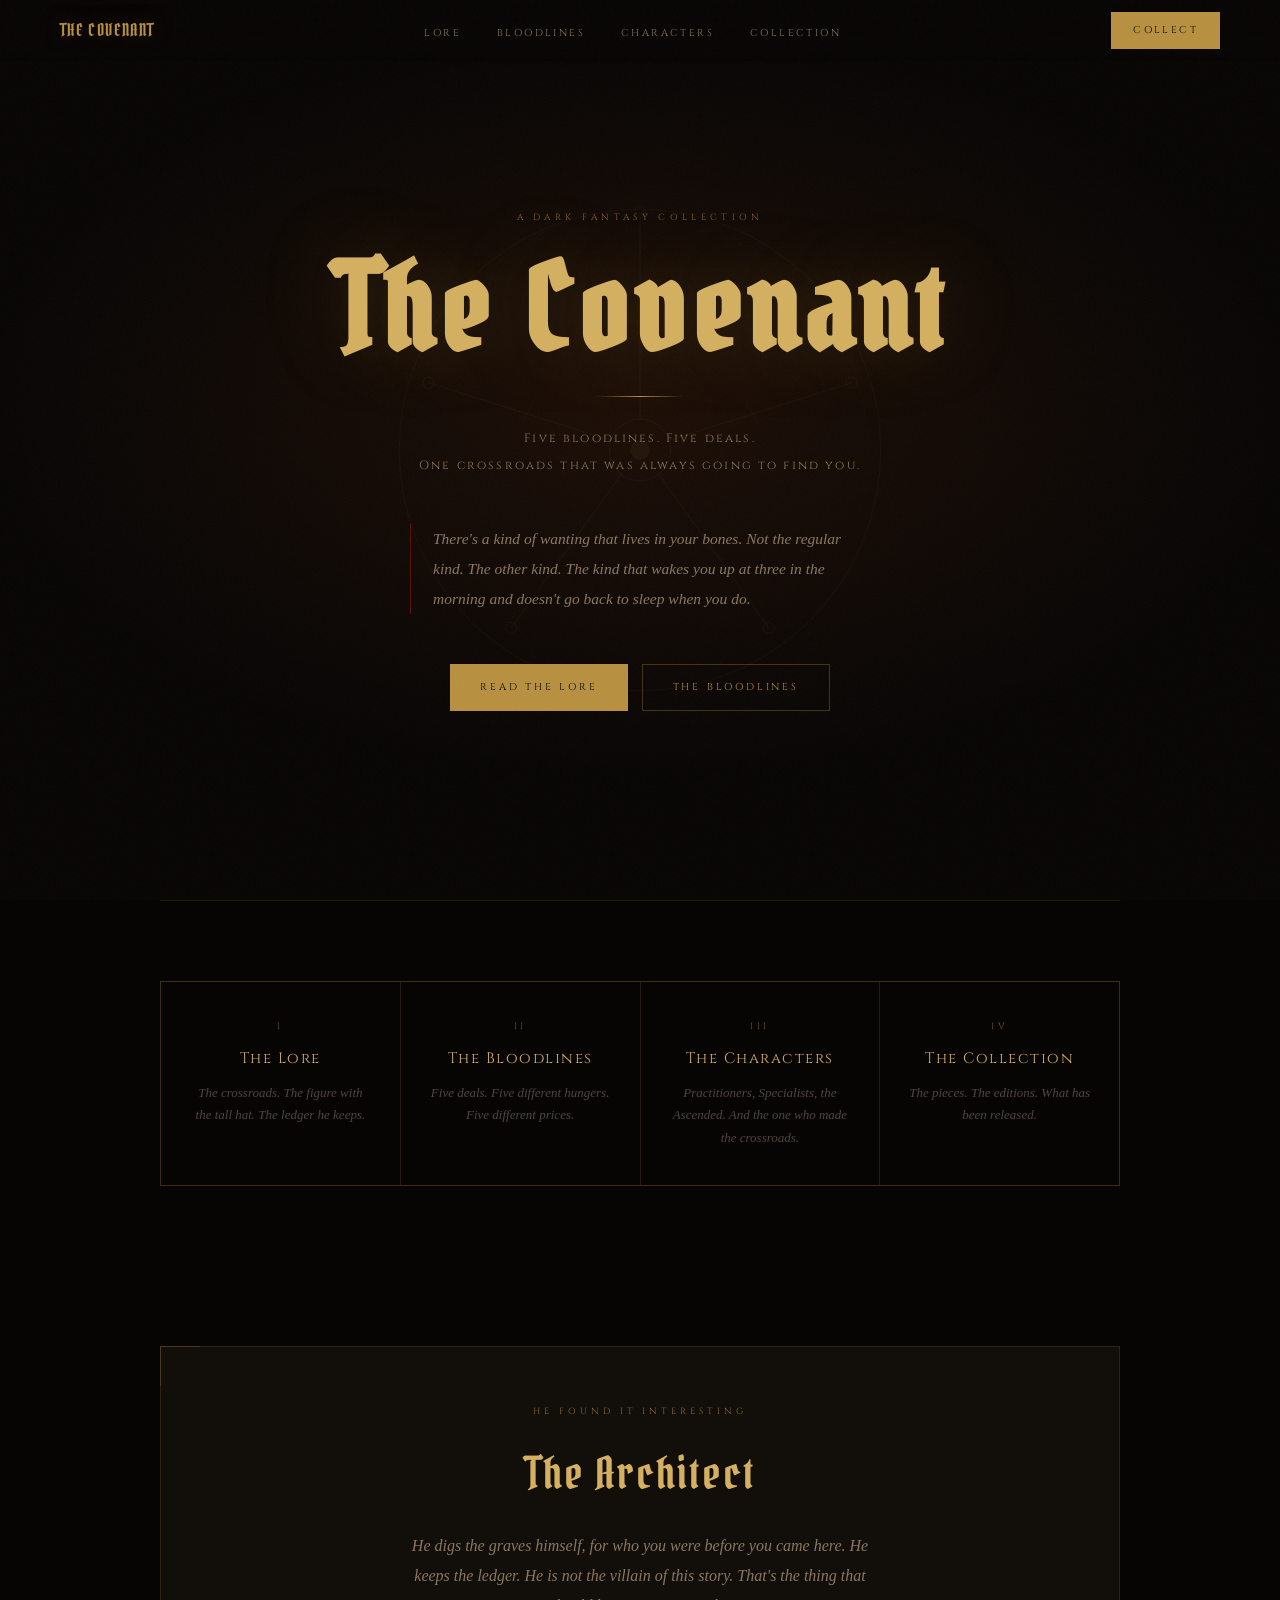
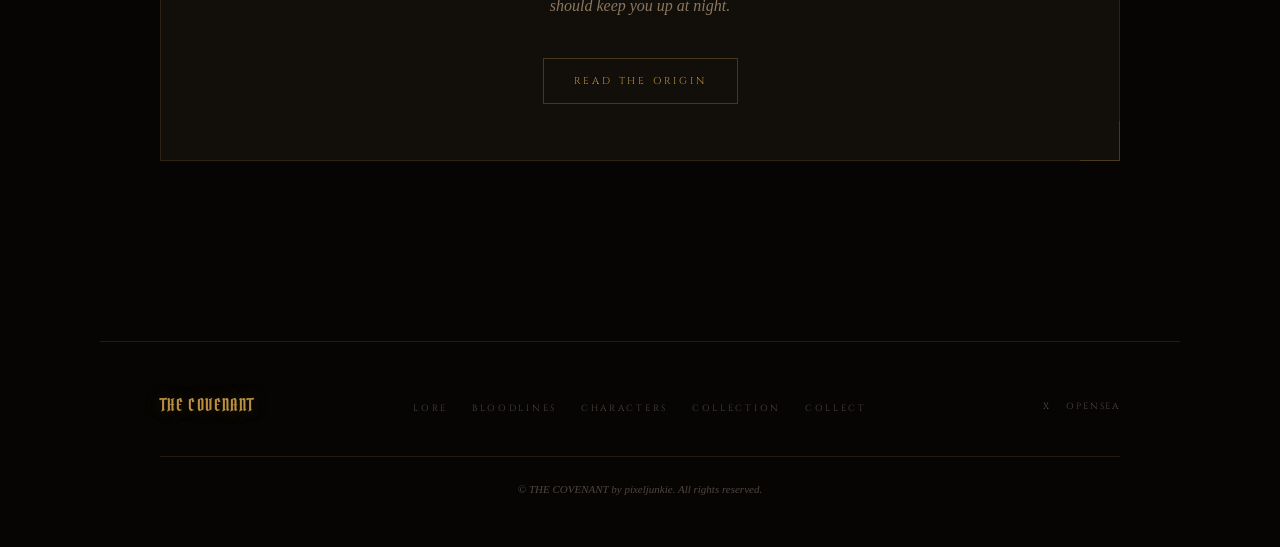
==== index.html @ 9c768386 "Add files via upload" ====
<!DOCTYPE html>
<html lang="en">
<head>
  <meta charset="UTF-8">
  <meta name="viewport" content="width=device-width, initial-scale=1.0">
  <title>THE COVENANT</title>
  <link rel="stylesheet" href="css/style.css">
  <style>

    /* ── HERO ── */
    .hero {
      min-height: 100vh;
      display: flex;
      align-items: center;
      justify-content: center;
      position: relative;
      overflow: hidden;
      text-align: center;
    }

    .hero-bg {
      position: absolute;
      inset: 0;
      background: radial-gradient(ellipse 75% 60% at 50% 45%, #1c0e06 0%, var(--black) 68%);
    }

    .hero-sigil {
      position: absolute;
      inset: 0;
      display: flex;
      align-items: center;
      justify-content: center;
      opacity: 0.05;
      pointer-events: none;
    }

    .hero-sigil svg {
      width: min(560px, 85vw);
      height: min(560px, 85vw);
    }

    .hero-inner {
      position: relative;
      z-index: 2;
      padding: 100px 24px 80px;
      max-width: 720px;
      animation: heroRise 1.2s ease forwards;
    }

    @keyframes heroRise {
      from { opacity: 0; transform: translateY(20px); }
      to   { opacity: 1; transform: translateY(0); }
    }

    .hero-eyebrow {
      font-family: var(--font-title);
      font-size: 9px;
      letter-spacing: 0.48em;
      text-transform: uppercase;
      color: var(--gold);
      opacity: 0.7;
      margin-bottom: 24px;
      display: block;
    }

    .hero-title {
      font-family: var(--font-brand);
      font-size: clamp(58px, 11vw, 118px);
      color: var(--gold-light);
      line-height: 1;
      letter-spacing: 0.05em;
      text-shadow: 0 0 80px rgba(184,144,64,0.22), 0 0 160px rgba(140,25,25,0.1);
      margin-bottom: 28px;
    }

    .hero-rule {
      width: 88px;
      height: 1px;
      background: linear-gradient(90deg, transparent, var(--gold), transparent);
      margin: 0 auto 28px;
    }

    .hero-tagline {
      font-family: var(--font-title);
      font-size: 12px;
      letter-spacing: 0.18em;
      color: var(--text-dim);
      line-height: 2.3;
      margin-bottom: 44px;
    }

    .hero-excerpt {
      font-style: italic;
      font-size: 15.5px;
      color: var(--text-dim);
      max-width: 460px;
      margin: 0 auto 50px;
      line-height: 1.95;
      text-align: left;
      border-left: 1px solid var(--crimson-dk);
      padding-left: 22px;
    }

    .hero-actions {
      display: flex;
      gap: 14px;
      justify-content: center;
      flex-wrap: wrap;
    }

    /* ── INTRO STRIP ── */
    .intro {
      padding: 80px 0;
      border-top: 1px solid var(--border);
    }

    .intro-grid {
      display: grid;
      grid-template-columns: repeat(auto-fit, minmax(200px, 1fr));
      gap: 1px;
      background: var(--border);
      border: 1px solid var(--border);
    }

    .intro-item {
      background: var(--black);
      padding: 36px 28px;
      text-align: center;
      transition: background 0.25s;
    }

    .intro-item:hover { background: var(--surface); }

    .intro-item a {
      display: block;
      height: 100%;
    }

    .intro-item-label {
      font-family: var(--font-title);
      font-size: 9px;
      letter-spacing: 0.38em;
      text-transform: uppercase;
      color: var(--gold);
      opacity: 0.6;
      margin-bottom: 10px;
    }

    .intro-item-title {
      font-family: var(--font-title);
      font-size: 15px;
      letter-spacing: 0.1em;
      color: var(--gold-light);
      margin-bottom: 10px;
    }

    .intro-item-desc {
      font-style: italic;
      font-size: 13px;
      color: var(--text-muted);
      line-height: 1.7;
    }

    /* ── COLLECTION TEASER ── */
    .teaser {
      padding: 80px 0 100px;
    }

    .teaser-inner {
      border: 1px solid var(--border);
      padding: 56px 52px;
      text-align: center;
      position: relative;
      background: var(--surface);
    }

    .teaser-inner::before,
    .teaser-inner::after {
      content: '';
      position: absolute;
      width: 40px;
      height: 40px;
      border-color: var(--gold-dim);
      border-style: solid;
      opacity: 0.5;
    }

    .teaser-inner::before { top: -1px; left: -1px; border-width: 1px 0 0 1px; }
    .teaser-inner::after  { bottom: -1px; right: -1px; border-width: 0 1px 1px 0; }

    .teaser-title {
      font-family: var(--font-brand);
      font-size: clamp(28px, 4vw, 44px);
      color: var(--gold-light);
      letter-spacing: 0.05em;
      margin-bottom: 16px;
    }

    .teaser-body {
      font-style: italic;
      font-size: 16px;
      color: var(--text-dim);
      max-width: 480px;
      margin: 0 auto 36px;
      line-height: 1.9;
    }

  </style>
</head>
<body>

  <nav class="nav">
    <a href="index.html" class="nav-brand">THE COVENANT</a>
    <ul class="nav-links">
      <li><a href="lore.html">Lore</a></li>
      <li><a href="bloodlines.html">Bloodlines</a></li>
      <li><a href="characters.html">Characters</a></li>
      <li><a href="collection.html">Collection</a></li>
    </ul>
    <a href="mint.html" class="nav-cta">Collect</a>
    <button class="nav-hamburger" aria-label="Menu"><span></span><span></span><span></span></button>
  </nav>

  <!-- HERO -->
  <section class="hero">
    <div class="hero-bg"></div>

    <div class="hero-sigil">
      <svg viewBox="0 0 400 400" fill="none" stroke="#d4b060" stroke-linecap="round">
        <circle cx="200" cy="200" r="172" stroke-width="0.55"/>
        <circle cx="200" cy="200" r="163" stroke-width="0.28" stroke-dasharray="3 11"/>
        <line x1="200" y1="178" x2="200" y2="30" stroke-width="0.65"/>
        <line x1="221" y1="193" x2="351" y2="152" stroke-width="0.65"/>
        <line x1="213" y1="217" x2="292" y2="327" stroke-width="0.65"/>
        <line x1="187" y1="217" x2="108" y2="327" stroke-width="0.65"/>
        <line x1="179" y1="193" x2="49" y2="152" stroke-width="0.65"/>
        <circle cx="200" cy="200" r="22" stroke-width="0.65"/>
        <circle cx="200" cy="200" r="7" fill="#d4b060" stroke="none"/>
        <line x1="192" y1="108" x2="208" y2="108" stroke-width="0.45"/>
        <line x1="284" y1="180" x2="276" y2="166" stroke-width="0.45"/>
        <line x1="260" y1="279" x2="247" y2="268" stroke-width="0.45"/>
        <line x1="140" y1="279" x2="153" y2="268" stroke-width="0.45"/>
        <line x1="116" y1="180" x2="124" y2="166" stroke-width="0.45"/>
        <circle cx="200" cy="30" r="4" stroke-width="0.6"/>
        <circle cx="351" cy="152" r="4" stroke-width="0.6"/>
        <circle cx="292" cy="327" r="4" stroke-width="0.6"/>
        <circle cx="108" cy="327" r="4" stroke-width="0.6"/>
        <circle cx="49" cy="152" r="4" stroke-width="0.6"/>
        <polygon points="200,130 267,178 241,257 159,257 133,178" stroke-width="0.35" stroke-dasharray="3 9"/>
      </svg>
    </div>

    <div class="hero-inner">
      <span class="hero-eyebrow">A Dark Fantasy Collection</span>
      <h1 class="hero-title">The Covenant</h1>
      <div class="hero-rule"></div>
      <p class="hero-tagline">
        Five bloodlines. Five deals.<br>
        One crossroads that was always going to find you.
      </p>
      <p class="hero-excerpt">
        There's a kind of wanting that lives in your bones. Not the regular kind. The other kind. The kind that wakes you up at three in the morning and doesn't go back to sleep when you do.
      </p>
      <div class="hero-actions">
        <a href="lore.html" class="btn btn-primary">Read the Lore</a>
        <a href="bloodlines.html" class="btn btn-outline">The Bloodlines</a>
      </div>
    </div>
  </section>

  <!-- INTRO STRIP -->
  <div class="page">
    <section class="intro" data-reveal>
      <div class="intro-grid">
        <div class="intro-item">
          <a href="lore.html">
            <div class="intro-item-label">I</div>
            <div class="intro-item-title">The Lore</div>
            <div class="intro-item-desc">The crossroads. The figure with the tall hat. The ledger he keeps.</div>
          </a>
        </div>
        <div class="intro-item">
          <a href="bloodlines.html">
            <div class="intro-item-label">II</div>
            <div class="intro-item-title">The Bloodlines</div>
            <div class="intro-item-desc">Five deals. Five different hungers. Five different prices.</div>
          </a>
        </div>
        <div class="intro-item">
          <a href="characters.html">
            <div class="intro-item-label">III</div>
            <div class="intro-item-title">The Characters</div>
            <div class="intro-item-desc">Practitioners, Specialists, the Ascended. And the one who made the crossroads.</div>
          </a>
        </div>
        <div class="intro-item">
          <a href="collection.html">
            <div class="intro-item-label">IV</div>
            <div class="intro-item-title">The Collection</div>
            <div class="intro-item-desc">The pieces. The editions. What has been released.</div>
          </a>
        </div>
      </div>
    </section>

    <!-- TEASER -->
    <section class="teaser" data-reveal data-delay="150">
      <div class="teaser-inner">
        <div class="section-label">He found it interesting</div>
        <div class="teaser-title">The Architect</div>
        <p class="teaser-body">He digs the graves himself, for who you were before you came here. He keeps the ledger. He is not the villain of this story. That's the thing that should keep you up at night.</p>
        <a href="lore.html" class="btn btn-outline">Read the Origin</a>
      </div>
    </section>
  </div>

  <!-- FOOTER -->
  <footer>
    <div class="footer">
      <div class="footer-brand">THE COVENANT</div>
      <ul class="footer-links">
        <li><a href="lore.html">Lore</a></li>
        <li><a href="bloodlines.html">Bloodlines</a></li>
        <li><a href="characters.html">Characters</a></li>
        <li><a href="collection.html">Collection</a></li>
        <li><a href="mint.html">Collect</a></li>
      </ul>
      <div class="footer-social">
        <a href="https://x.com/pixeljunkie" target="_blank" rel="noopener">X</a>
        <a href="https://opensea.io" target="_blank" rel="noopener">OpenSea</a>
      </div>
      <div class="footer-copy">© THE COVENANT by pixeljunkie. All rights reserved.</div>
    </div>
  </footer>

  <script src="js/main.js"></script>
</body>
</html>
---- css/style.css ----
/* ═══════════════════════════════════════════
   THE COVENANT — Design System
   ═══════════════════════════════════════════ */

@import url('https://fonts.googleapis.com/css2?family=Pirata+One&family=Cinzel:wght@400;500;600&family=IM+Fell+English:ital@0;1&display=swap');

:root {
  --black:         #070504;
  --deep:          #0d0907;
  --surface:       #120e0a;
  --card:          #110c08;

  --crimson:       #9e1c1c;
  --crimson-dk:    #5c0e0e;
  --crimson-br:    #c83030;

  --gold:          #b89040;
  --gold-light:    #d4b060;
  --gold-bright:   #e8cc80;
  --gold-dim:      #6a5020;
  --gold-glow:     rgba(184,144,64,0.18);

  --text:          #d4c0a0;
  --text-dim:      #8a7860;
  --text-muted:    #504540;

  --border:        rgba(184,144,64,0.16);
  --border-mid:    rgba(184,144,64,0.32);
  --border-strong: rgba(184,144,64,0.55);

  --font-brand:    'Pirata One', serif;
  --font-title:    'Cinzel', serif;
  --font-body:     'IM Fell English', Georgia, serif;

  --max-width:     1080px;
  --page-pad:      clamp(20px, 5vw, 60px);
}

/* ── RESET ── */
*, *::before, *::after { box-sizing: border-box; margin: 0; padding: 0; }
html { scroll-behavior: smooth; overflow-x: hidden; }

body {
  background: var(--black);
  color: var(--text);
  font-family: var(--font-body);
  font-size: 17px;
  line-height: 1.85;
  min-height: 100vh;
}

a { text-decoration: none; cursor: pointer; }

/* ── GRAIN OVERLAY ── */
body::after {
  content: '';
  position: fixed;
  inset: 0;
  pointer-events: none;
  z-index: 9999;
  opacity: 0.036;
  background-image: url("data:image/svg+xml,%3Csvg xmlns='http://www.w3.org/2000/svg' width='300' height='300'%3E%3Cfilter id='n'%3E%3CfeTurbulence type='fractalNoise' baseFrequency='0.78' numOctaves='4' stitchTiles='stitch'/%3E%3C/filter%3E%3Crect width='300' height='300' filter='url(%23n)'/%3E%3C/svg%3E");
  background-repeat: repeat;
  background-size: 200px;
}

/* ── NAVIGATION ── */
.nav {
  position: fixed;
  inset: 0 0 auto 0;
  z-index: 100;
  padding: 0 var(--page-pad);
  height: 62px;
  display: flex;
  align-items: center;
  justify-content: space-between;
  background: linear-gradient(to bottom, rgba(7,5,4,0.97) 0%, rgba(7,5,4,0) 100%);
  backdrop-filter: blur(3px);
  transition: background 0.3s, border-color 0.3s;
  border-bottom: 1px solid transparent;
}

.nav.scrolled {
  background: rgba(7,5,4,0.98);
  border-bottom-color: var(--border);
}

.nav-brand {
  font-family: var(--font-brand);
  font-size: 17px;
  letter-spacing: 0.08em;
  color: var(--gold);
  text-shadow: 0 0 24px rgba(184,144,64,0.35);
  transition: text-shadow 0.3s;
}

.nav-brand:hover {
  text-shadow: 0 0 40px rgba(184,144,64,0.6);
}

.nav-links {
  display: flex;
  gap: 36px;
  list-style: none;
}

.nav-links a {
  font-family: var(--font-title);
  font-size: 10px;
  letter-spacing: 0.24em;
  text-transform: uppercase;
  color: var(--text-dim);
  transition: color 0.22s;
  position: relative;
  padding-bottom: 3px;
}

.nav-links a::after {
  content: '';
  position: absolute;
  bottom: 0; left: 0; right: 0;
  height: 1px;
  background: var(--gold);
  transform: scaleX(0);
  transition: transform 0.28s;
}

.nav-links a:hover,
.nav-links a.active { color: var(--gold-light); }
.nav-links a:hover::after,
.nav-links a.active::after { transform: scaleX(1); }

.nav-cta {
  font-family: var(--font-title);
  font-size: 10px;
  letter-spacing: 0.24em;
  text-transform: uppercase;
  color: var(--black);
  background: var(--gold);
  padding: 9px 22px;
  transition: background 0.22s, box-shadow 0.22s;
}

.nav-cta:hover {
  background: var(--gold-bright);
  box-shadow: 0 0 24px rgba(184,144,64,0.38);
}

.nav-hamburger {
  display: none;
  flex-direction: column;
  gap: 5px;
  background: none;
  border: 1px solid var(--border-mid);
  padding: 8px 10px;
  cursor: pointer;
}

.nav-hamburger span {
  display: block;
  width: 22px;
  height: 1px;
  background: var(--gold);
  transition: all 0.25s;
}

/* ── PAGE ── */
.page {
  max-width: var(--max-width);
  margin: 0 auto;
  padding: 0 var(--page-pad);
}

/* ── SECTION COMMON ── */
.section { padding: 96px 0; }

.section-label {
  font-family: var(--font-title);
  font-size: 9px;
  letter-spacing: 0.44em;
  text-transform: uppercase;
  color: var(--gold);
  opacity: 0.75;
  margin-bottom: 14px;
  display: block;
}

.section-title {
  font-family: var(--font-title);
  font-size: clamp(26px, 3.5vw, 42px);
  font-weight: 500;
  color: var(--gold-light);
  letter-spacing: 0.08em;
  line-height: 1.15;
  margin-bottom: 20px;
}

.section-body {
  font-size: 16px;
  color: var(--text-dim);
  max-width: 580px;
  line-height: 1.95;
}

/* ── DIVIDER ── */
.divider {
  display: flex;
  align-items: center;
  gap: 20px;
  margin: 56px 0;
}

.divider::before,
.divider::after {
  content: '';
  flex: 1;
  height: 1px;
  background: var(--border);
}

.divider-glyph {
  color: var(--gold-dim);
  font-size: 12px;
  letter-spacing: 6px;
}

/* ── BUTTONS ── */
.btn {
  display: inline-flex;
  align-items: center;
  gap: 10px;
  font-family: var(--font-title);
  font-size: 10px;
  letter-spacing: 0.28em;
  text-transform: uppercase;
  padding: 13px 30px;
  cursor: pointer;
  transition: all 0.25s;
  border: none;
  background: none;
}

.btn-primary {
  background: var(--gold);
  color: var(--black);
}

.btn-primary:hover {
  background: var(--gold-bright);
  box-shadow: 0 0 28px rgba(184,144,64,0.3);
  transform: translateY(-1px);
}

.btn-outline {
  color: var(--gold);
  border: 1px solid var(--border-mid);
}

.btn-outline:hover {
  border-color: var(--gold);
  box-shadow: 0 0 18px rgba(184,144,64,0.15);
  transform: translateY(-1px);
}

/* ── FOOTER ── */
.footer {
  margin-top: 80px;
  border-top: 1px solid var(--border);
  padding: 48px var(--page-pad);
  display: grid;
  grid-template-columns: 1fr auto 1fr;
  align-items: center;
  gap: 28px;
  max-width: var(--max-width);
  margin-left: auto;
  margin-right: auto;
}

.footer-brand {
  font-family: var(--font-brand);
  font-size: 17px;
  letter-spacing: 0.08em;
  color: var(--gold);
  text-shadow: 0 0 18px rgba(184,144,64,0.28);
}

.footer-links {
  display: flex;
  gap: 24px;
  list-style: none;
  justify-content: center;
}

.footer-links a {
  font-family: var(--font-title);
  font-size: 9px;
  letter-spacing: 0.3em;
  text-transform: uppercase;
  color: var(--text-muted);
  transition: color 0.2s;
}

.footer-links a:hover { color: var(--gold); }

.footer-social {
  display: flex;
  gap: 16px;
  justify-content: flex-end;
}

.footer-social a {
  font-family: var(--font-title);
  font-size: 9px;
  letter-spacing: 0.2em;
  text-transform: uppercase;
  color: var(--text-muted);
  transition: color 0.2s;
}

.footer-social a:hover { color: var(--gold); }

.footer-copy {
  grid-column: 1 / -1;
  text-align: center;
  font-style: italic;
  font-size: 11px;
  color: var(--text-muted);
  border-top: 1px solid var(--border);
  padding-top: 22px;
  margin-top: 6px;
}

/* ── MODAL ── */
.modal-wrap {
  position: fixed;
  inset: 0;
  z-index: 500;
  display: flex;
  align-items: center;
  justify-content: center;
  padding: 20px;
  background: rgba(4,3,2,0.92);
  opacity: 0;
  pointer-events: none;
  transition: opacity 0.28s;
}

.modal-wrap.open {
  opacity: 1;
  pointer-events: all;
}

.modal {
  background: var(--deep);
  border: 1px solid var(--border-mid);
  max-width: 640px;
  width: 100%;
  max-height: 88vh;
  overflow-y: auto;
  padding: 48px 44px;
  position: relative;
  transform: translateY(16px);
  transition: transform 0.3s;
  scrollbar-width: thin;
  scrollbar-color: var(--crimson-dk) var(--card);
}

.modal-wrap.open .modal { transform: translateY(0); }

.modal::before {
  content: '';
  position: absolute;
  top: 0; left: 0; right: 0;
  height: 1px;
  background: linear-gradient(90deg, transparent, var(--gold), transparent);
}

.modal-close {
  position: absolute;
  top: 18px; right: 20px;
  background: none;
  border: none;
  color: var(--text-muted);
  font-size: 17px;
  cursor: pointer;
  padding: 4px 8px;
  font-family: var(--font-title);
  transition: color 0.2s;
}

.modal-close:hover { color: var(--gold-light); }

.modal-label {
  font-family: var(--font-title);
  font-size: 9px;
  letter-spacing: 0.36em;
  text-transform: uppercase;
  color: var(--gold);
  opacity: 0.7;
  margin-bottom: 12px;
}

.modal-title {
  font-family: var(--font-brand);
  font-size: clamp(24px, 4vw, 34px);
  color: var(--gold-light);
  margin-bottom: 28px;
  letter-spacing: 0.04em;
  line-height: 1.15;
}

.modal-body {
  font-size: 16px;
  line-height: 1.95;
  color: var(--text);
}

.modal-body p { margin-bottom: 20px; }
.modal-body p:last-child { margin-bottom: 0; }

.modal::-webkit-scrollbar { width: 3px; }
.modal::-webkit-scrollbar-track { background: var(--card); }
.modal::-webkit-scrollbar-thumb { background: var(--crimson-dk); }

/* ── ANIMATIONS ── */
@keyframes fadeUp {
  from { opacity: 0; transform: translateY(26px); }
  to   { opacity: 1; transform: translateY(0); }
}

@keyframes fadeIn {
  from { opacity: 0; }
  to   { opacity: 1; }
}

[data-reveal] {
  opacity: 0;
  transform: translateY(26px);
  transition: opacity 0.7s ease, transform 0.7s ease;
}

[data-reveal].revealed {
  opacity: 1;
  transform: translateY(0);
}

/* ── RESPONSIVE ── */
@media (max-width: 768px) {
  .nav-links, .nav-cta { display: none; }
  .nav-hamburger { display: flex; }

  .nav-links.open {
    display: flex;
    flex-direction: column;
    position: absolute;
    top: 62px;
    right: 0;
    width: 220px;
    background: rgba(7,5,4,0.99);
    border: 1px solid var(--border);
    padding: 24px 28px 28px;
    gap: 22px;
    z-index: 9998;
    align-items: flex-end;
    animation: navDrop 0.2s ease;
  }

  @keyframes navDrop {
    from { opacity: 0; transform: translateY(-8px); }
    to   { opacity: 1; transform: translateY(0); }
  }

  .nav-links.open a { font-size: 12px; }

  .footer {
    grid-template-columns: 1fr;
    text-align: center;
  }

  .footer-links,
  .footer-social { justify-content: center; }

  .modal { padding: 36px 22px; }
}
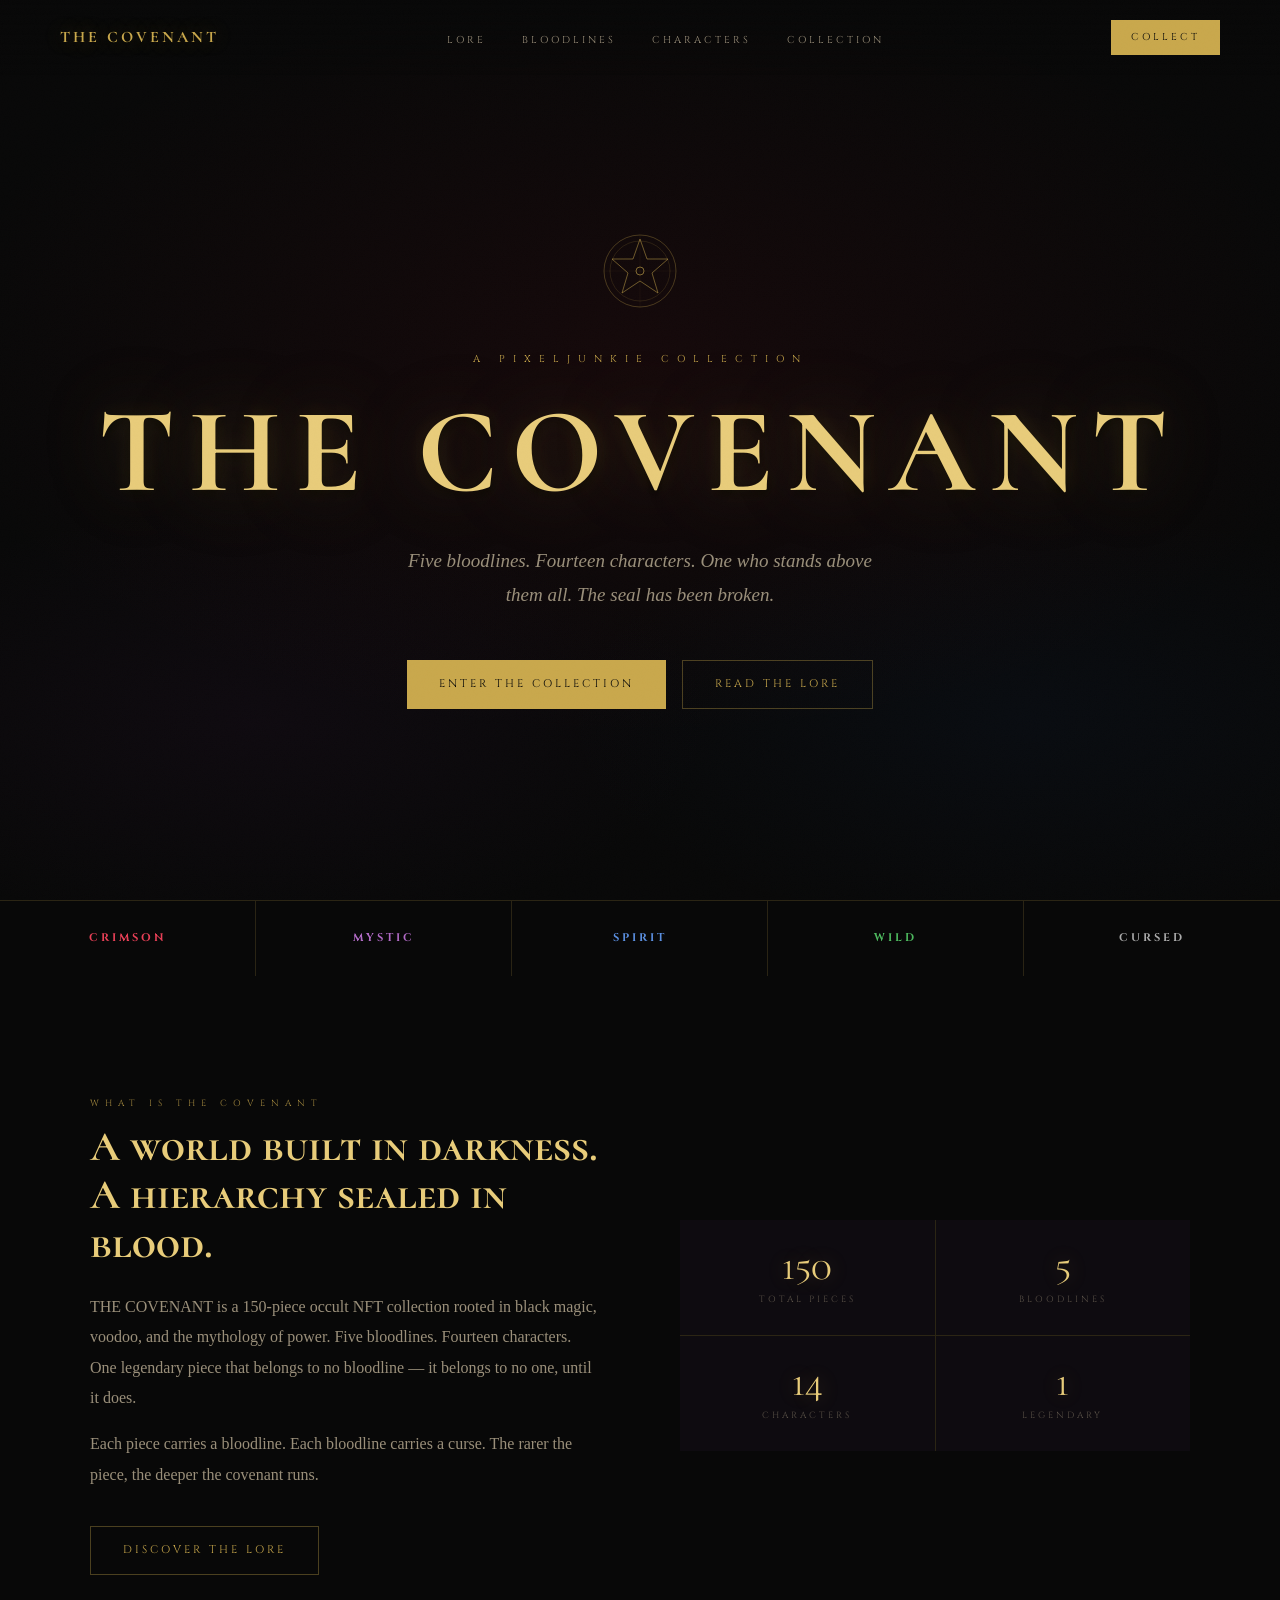
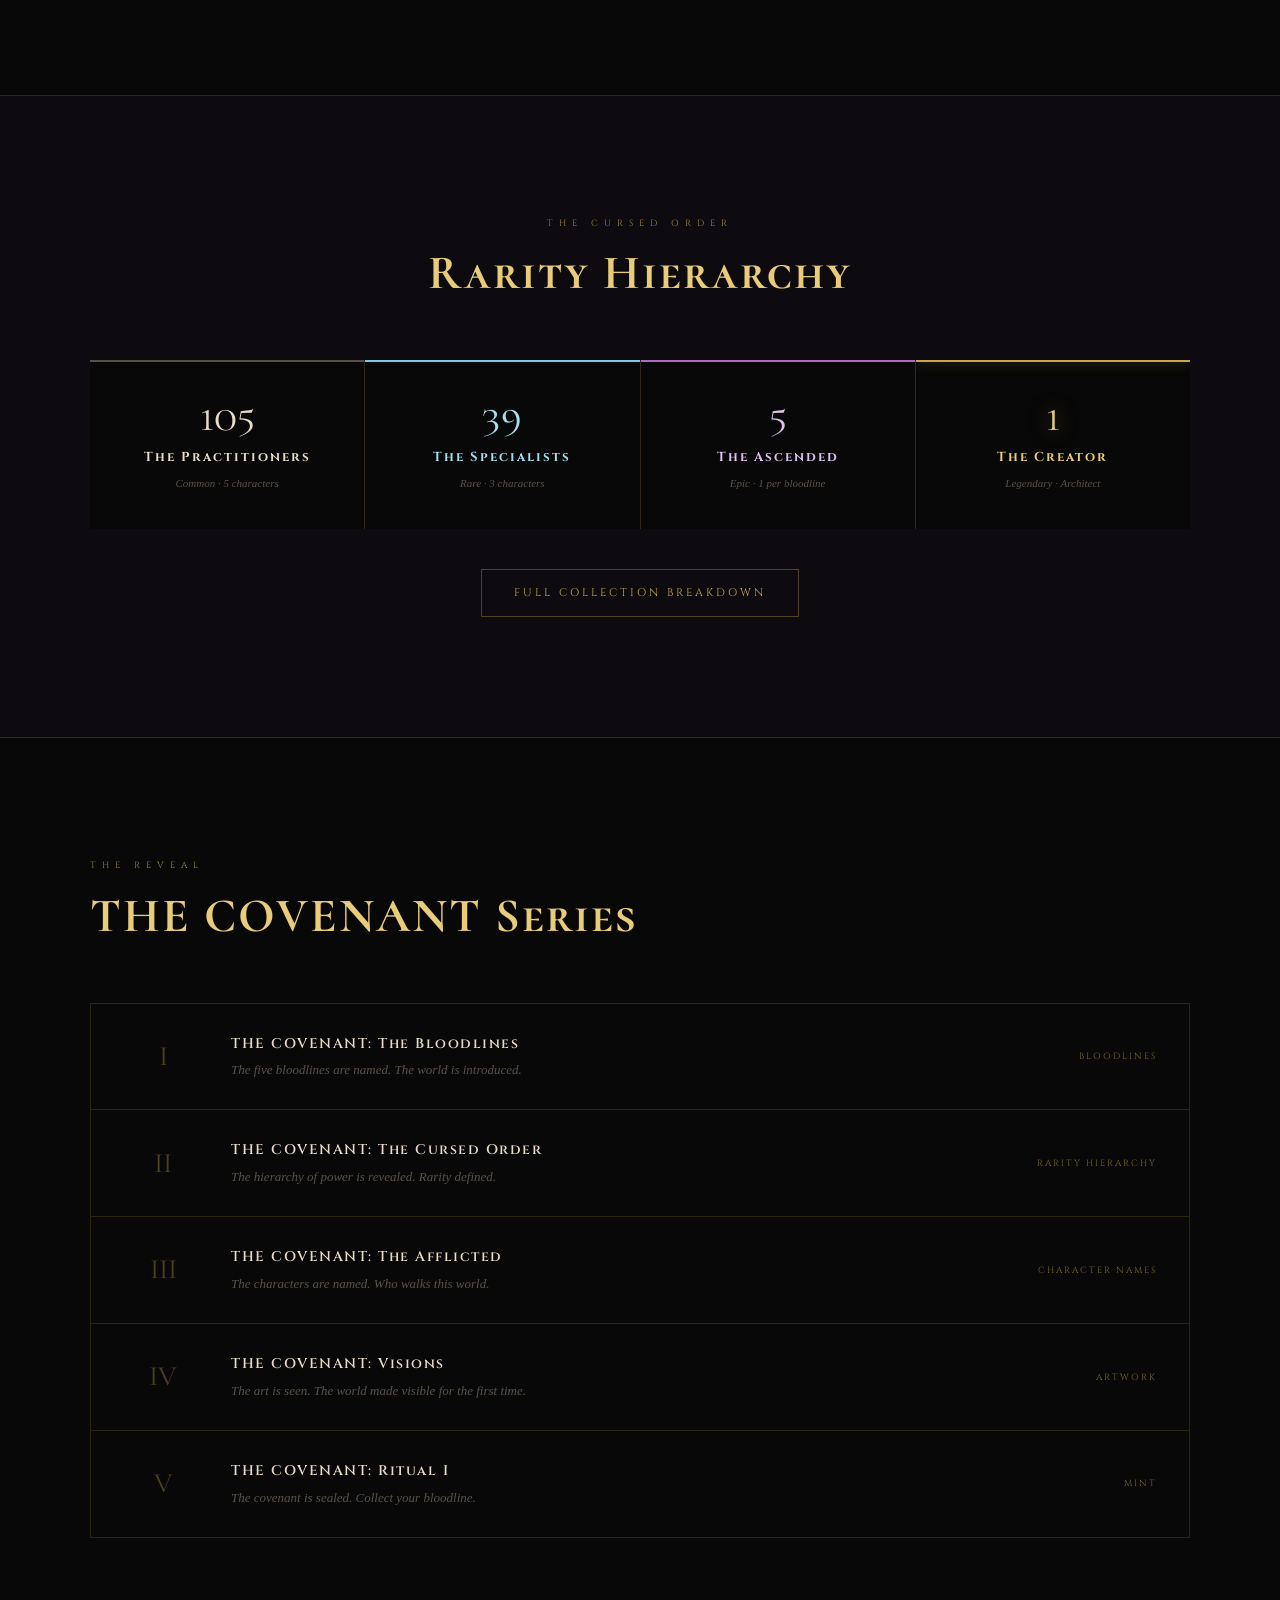
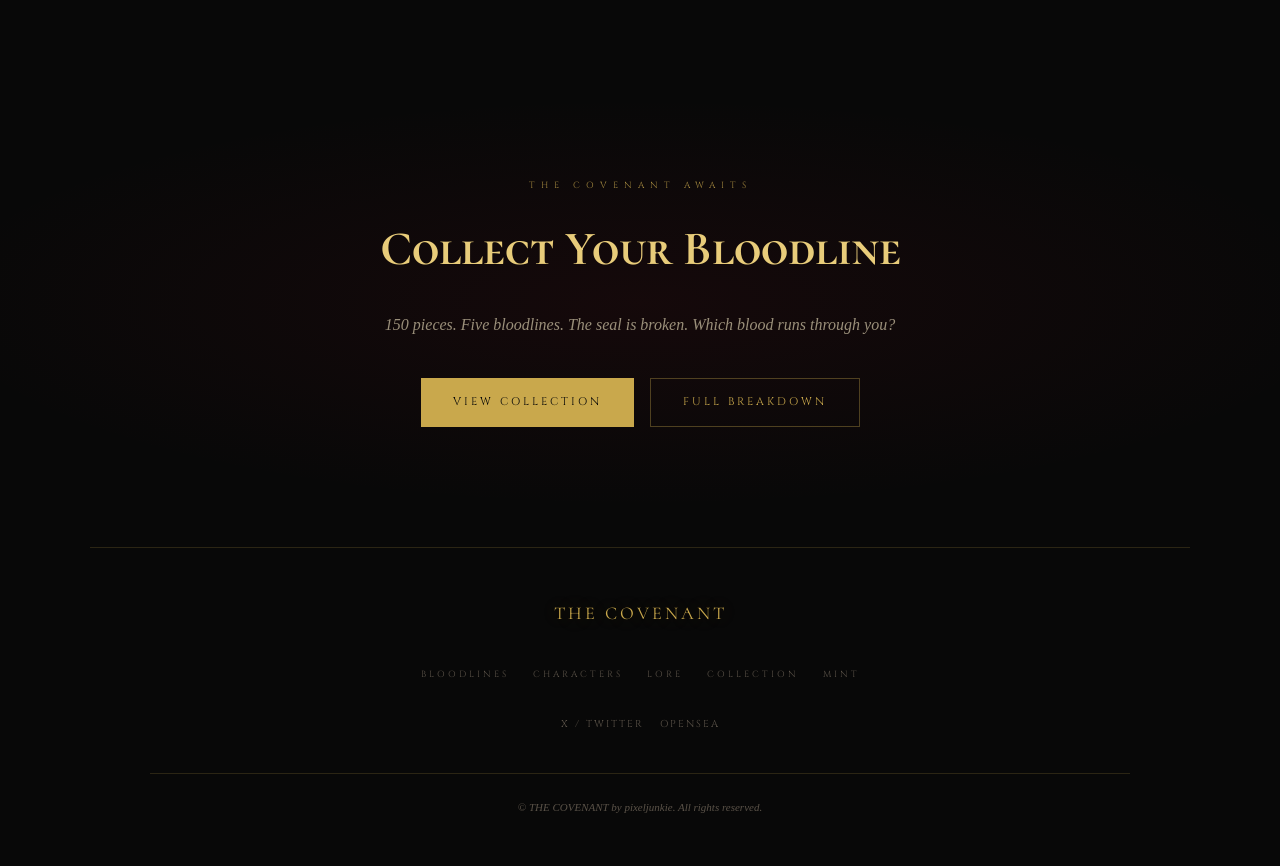
==== commit b31dbc9b: "Add files via upload" ====
--- a/index.html
+++ b/index.html
@@ -3,7 +3,10 @@
 <head>
   <meta charset="UTF-8">
   <meta name="viewport" content="width=device-width, initial-scale=1.0">
-  <title>THE COVENANT</title>
+  <title>THE COVENANT — Enter</title>
+  <meta name="description" content="A dark occult NFT collection of bloodlines, characters, and black magic. 150 pieces. 5 bloodlines. One legendary.">
+  <meta property="og:title" content="THE COVENANT">
+  <meta property="og:description" content="Collect your bloodline. Seal the covenant.">
   <link rel="stylesheet" href="css/style.css">
   <style>
 
@@ -11,204 +14,422 @@
     .hero {
       min-height: 100vh;
       display: flex;
+      flex-direction: column;
       align-items: center;
       justify-content: center;
+      text-align: center;
       position: relative;
       overflow: hidden;
-      text-align: center;
+      padding: 120px var(--page-pad) 80px;
     }
 
     .hero-bg {
       position: absolute;
       inset: 0;
-      background: radial-gradient(ellipse 75% 60% at 50% 45%, #1c0e06 0%, var(--black) 68%);
-    }
-
-    .hero-sigil {
-      position: absolute;
-      inset: 0;
-      display: flex;
-      align-items: center;
-      justify-content: center;
-      opacity: 0.05;
+      background:
+        radial-gradient(ellipse 80% 60% at 50% 40%, rgba(192,21,42,0.07) 0%, transparent 70%),
+        radial-gradient(ellipse 60% 40% at 20% 80%, rgba(123,45,139,0.06) 0%, transparent 60%),
+        radial-gradient(ellipse 60% 40% at 80% 80%, rgba(26,79,160,0.06) 0%, transparent 60%);
       pointer-events: none;
     }
 
-    .hero-sigil svg {
-      width: min(560px, 85vw);
-      height: min(560px, 85vw);
-    }
-
-    .hero-inner {
+    .hero-seal {
+      width: 80px;
+      height: 80px;
+      margin: 0 auto 40px;
       position: relative;
-      z-index: 2;
-      padding: 100px 24px 80px;
-      max-width: 720px;
-      animation: heroRise 1.2s ease forwards;
-    }
-
-    @keyframes heroRise {
-      from { opacity: 0; transform: translateY(20px); }
-      to   { opacity: 1; transform: translateY(0); }
+      opacity: 0;
+      animation: fadeIn 1.5s ease 0.3s forwards;
+    }
+
+    .hero-seal svg {
+      width: 100%;
+      height: 100%;
     }
 
     .hero-eyebrow {
       font-family: var(--font-title);
-      font-size: 9px;
-      letter-spacing: 0.48em;
+      font-size: 10px;
+      letter-spacing: 8px;
+      color: var(--gold);
       text-transform: uppercase;
-      color: var(--gold);
-      opacity: 0.7;
       margin-bottom: 24px;
-      display: block;
+      opacity: 0;
+      animation: fadeUp 0.8s ease 0.6s forwards;
     }
 
     .hero-title {
-      font-family: var(--font-brand);
-      font-size: clamp(58px, 11vw, 118px);
+      font-family: 'Cormorant SC', serif;
+      font-size: clamp(52px, 12vw, 120px);
+      font-weight: 900;
+      color: var(--gold-light);
+      letter-spacing: 14px;
+      line-height: 1;
+      text-shadow:
+        0 0 80px rgba(201,168,76,0.25),
+        0 0 20px rgba(201,168,76,0.15),
+        0 4px 8px rgba(0,0,0,0.8);
+      margin-bottom: 32px;
+      opacity: 0;
+      animation: fadeUp 1s ease 0.9s forwards, flicker 8s ease 4s infinite;
+    }
+
+    .hero-tagline {
+      font-family: var(--font-body);
+      font-size: clamp(15px, 2vw, 19px);
+      font-style: italic;
+      color: var(--text-dim);
+      max-width: 480px;
+      margin: 0 auto 48px;
+      line-height: 1.8;
+      opacity: 0;
+      animation: fadeUp 0.8s ease 1.2s forwards;
+    }
+
+    .hero-ctas {
+      display: flex;
+      gap: 16px;
+      justify-content: center;
+      flex-wrap: wrap;
+      opacity: 0;
+      animation: fadeUp 0.8s ease 1.5s forwards;
+    }
+
+
+    /* ── BLOODLINE STRIP ── */
+    .bloodline-strip {
+      padding: 0;
+      margin: 0;
+    }
+
+    .bloodline-strip-inner {
+      display: grid;
+      grid-template-columns: repeat(5, 1fr);
+      border-top: 1px solid var(--border);
+    }
+
+    .strip-item {
+      padding: 28px 20px;
+      text-align: center;
+      border-right: 1px solid var(--border);
+      position: relative;
+      overflow: hidden;
+      transition: background 0.4s;
+    }
+
+    .strip-item:last-child { border-right: none; }
+
+    .strip-item::before {
+      content: '';
+      position: absolute;
+      bottom: 0; left: 0; right: 0;
+      height: 2px;
+      transform: scaleX(0);
+      transition: transform 0.4s;
+    }
+
+    .strip-item:hover::before { transform: scaleX(1); }
+
+    .strip-item.crimson::before { background: var(--crimson); }
+    .strip-item.mystic::before  { background: var(--mystic); }
+    .strip-item.spirit::before  { background: var(--spirit); }
+    .strip-item.wild::before    { background: var(--wild); }
+    .strip-item.cursed::before  { background: var(--cursed-border); }
+
+    .strip-item:hover { background: rgba(255,255,255,0.02); }
+
+    .strip-name {
+      font-family: var(--font-title);
+      font-size: 11px;
+      letter-spacing: 3px;
+      text-transform: uppercase;
+      font-weight: 700;
+    }
+
+    .strip-item.crimson .strip-name { color: #e84057; }
+    .strip-item.mystic .strip-name  { color: #b06ac4; }
+    .strip-item.spirit .strip-name  { color: #5b8fe0; }
+    .strip-item.wild .strip-name    { color: #4db85e; }
+    .strip-item.cursed .strip-name  { color: #aaa; }
+
+    .strip-count {
+      font-size: 11px;
+      color: var(--text-muted);
+      margin-top: 4px;
+      font-style: italic;
+    }
+
+    /* ── INTRO SECTION ── */
+    .intro {
+      padding: 120px var(--page-pad);
+    }
+
+    .intro-inner {
+      max-width: var(--max-width);
+      margin: 0 auto;
+      display: grid;
+      grid-template-columns: 1fr 1fr;
+      gap: 80px;
+      align-items: center;
+    }
+
+    .intro-text .section-label { margin-bottom: 12px; }
+
+    .intro-text h2 {
+      font-family: 'Cormorant SC', serif;
+      font-size: clamp(26px, 3.5vw, 42px);
+      font-weight: 700;
+      color: var(--gold-light);
+      line-height: 1.15;
+      margin-bottom: 24px;
+    }
+
+    .intro-text p {
+      color: var(--text-dim);
+      font-size: 16px;
+      line-height: 1.9;
+      margin-bottom: 16px;
+    }
+
+    .intro-text p:last-of-type { margin-bottom: 36px; }
+
+    .intro-stats {
+      display: grid;
+      grid-template-columns: 1fr 1fr;
+      gap: 1px;
+      background: var(--border);
+    }
+
+    .stat {
+      background: var(--deep);
+      padding: 28px 24px;
+      text-align: center;
+    }
+
+    .stat-num {
+      font-family: 'Cormorant SC', serif;
+      font-size: 38px;
       color: var(--gold-light);
       line-height: 1;
-      letter-spacing: 0.05em;
-      text-shadow: 0 0 80px rgba(184,144,64,0.22), 0 0 160px rgba(140,25,25,0.1);
-      margin-bottom: 28px;
-    }
-
-    .hero-rule {
-      width: 88px;
-      height: 1px;
-      background: linear-gradient(90deg, transparent, var(--gold), transparent);
-      margin: 0 auto 28px;
-    }
-
-    .hero-tagline {
+      margin-bottom: 6px;
+      text-shadow: 0 0 20px rgba(201,168,76,0.3);
+    }
+
+    .stat-label {
       font-family: var(--font-title);
-      font-size: 12px;
-      letter-spacing: 0.18em;
-      color: var(--text-dim);
-      line-height: 2.3;
-      margin-bottom: 44px;
-    }
-
-    .hero-excerpt {
-      font-style: italic;
-      font-size: 15.5px;
-      color: var(--text-dim);
-      max-width: 460px;
-      margin: 0 auto 50px;
-      line-height: 1.95;
-      text-align: left;
-      border-left: 1px solid var(--crimson-dk);
-      padding-left: 22px;
-    }
-
-    .hero-actions {
-      display: flex;
-      gap: 14px;
-      justify-content: center;
-      flex-wrap: wrap;
-    }
-
-    /* ── INTRO STRIP ── */
-    .intro {
-      padding: 80px 0;
+      font-size: 9px;
+      letter-spacing: 3px;
+      text-transform: uppercase;
+      color: var(--text-muted);
+    }
+
+    /* ── CURSED ORDER PREVIEW ── */
+    .order-preview {
+      background: var(--deep);
+      padding: 120px var(--page-pad);
       border-top: 1px solid var(--border);
-    }
-
-    .intro-grid {
+      border-bottom: 1px solid var(--border);
+    }
+
+    .order-preview-inner {
+      max-width: var(--max-width);
+      margin: 0 auto;
+    }
+
+    .order-preview-header {
+      text-align: center;
+      margin-bottom: 60px;
+    }
+
+    .tier-cards {
       display: grid;
-      grid-template-columns: repeat(auto-fit, minmax(200px, 1fr));
+      grid-template-columns: repeat(4, 1fr);
       gap: 1px;
       background: var(--border);
+    }
+
+    .tier-card {
+      background: var(--black);
+      padding: 36px 24px;
+      text-align: center;
+      position: relative;
+      overflow: hidden;
+      transition: background 0.3s;
+    }
+
+    .tier-card::before {
+      content: '';
+      position: absolute;
+      top: 0; left: 0; right: 0;
+      height: 2px;
+    }
+
+    .tier-card.common::before   { background: rgba(200,190,170,0.4); }
+    .tier-card.rare::before     { background: #7ec8e3; }
+    .tier-card.epic::before     { background: #b06ac4; }
+    .tier-card.legendary::before { background: var(--gold); box-shadow: 0 0 12px rgba(201,168,76,0.5); }
+
+    .tier-card:hover { background: rgba(255,255,255,0.02); }
+
+    .tier-card-num {
+      font-family: 'Cormorant SC', serif;
+      font-size: 42px;
+      line-height: 1;
+      margin-bottom: 8px;
+    }
+
+    .tier-card.common .tier-card-num   { color: var(--text); }
+    .tier-card.rare .tier-card-num     { color: #a8dff0; }
+    .tier-card.epic .tier-card-num     { color: #e0c0f0; }
+    .tier-card.legendary .tier-card-num { color: var(--gold-light); text-shadow: 0 0 20px rgba(201,168,76,0.5); }
+
+    .tier-card-name {
+      font-family: var(--font-title);
+      font-size: 13px;
+      letter-spacing: 2px;
+      font-weight: 700;
+      margin-bottom: 6px;
+    }
+
+    .tier-card.common .tier-card-name   { color: var(--text); }
+    .tier-card.rare .tier-card-name     { color: #a8dff0; }
+    .tier-card.epic .tier-card-name     { color: #e0c0f0; }
+    .tier-card.legendary .tier-card-name { color: var(--gold-light); }
+
+    .tier-card-sub {
+      font-size: 11px;
+      color: var(--text-muted);
+      font-style: italic;
+    }
+
+    /* ── TEASER SEQUENCE ── */
+    .teaser {
+      padding: 120px var(--page-pad);
+    }
+
+    .teaser-inner {
+      max-width: var(--max-width);
+      margin: 0 auto;
+    }
+
+    .teaser-header {
+      margin-bottom: 60px;
+    }
+
+    .teaser-steps {
+      display: flex;
+      flex-direction: column;
+      gap: 0;
       border: 1px solid var(--border);
     }
 
-    .intro-item {
-      background: var(--black);
-      padding: 36px 28px;
+    .teaser-step {
+      display: grid;
+      grid-template-columns: 80px 1fr 160px;
+      align-items: center;
+      padding: 28px 32px;
+      border-bottom: 1px solid var(--border);
+      gap: 28px;
+      transition: background 0.2s;
+    }
+
+    .teaser-step:last-child { border-bottom: none; }
+    .teaser-step:hover { background: rgba(255,255,255,0.02); }
+
+    .teaser-step-num {
+      font-family: 'Cormorant SC', serif;
+      font-size: 28px;
+      color: var(--gold);
+      opacity: 0.35;
       text-align: center;
-      transition: background 0.25s;
-    }
-
-    .intro-item:hover { background: var(--surface); }
-
-    .intro-item a {
-      display: block;
-      height: 100%;
-    }
-
-    .intro-item-label {
+    }
+
+    .teaser-step-name {
+      font-family: var(--font-title);
+      font-size: 14px;
+      letter-spacing: 1.5px;
+      font-weight: 600;
+      color: var(--text);
+      margin-bottom: 4px;
+    }
+
+    .teaser-step-desc {
+      font-size: 13px;
+      color: var(--text-muted);
+      font-style: italic;
+    }
+
+    .teaser-step-reveals {
       font-family: var(--font-title);
       font-size: 9px;
-      letter-spacing: 0.38em;
+      letter-spacing: 2px;
       text-transform: uppercase;
       color: var(--gold);
       opacity: 0.6;
-      margin-bottom: 10px;
-    }
-
-    .intro-item-title {
-      font-family: var(--font-title);
-      font-size: 15px;
-      letter-spacing: 0.1em;
-      color: var(--gold-light);
-      margin-bottom: 10px;
-    }
-
-    .intro-item-desc {
-      font-style: italic;
-      font-size: 13px;
-      color: var(--text-muted);
-      line-height: 1.7;
-    }
-
-    /* ── COLLECTION TEASER ── */
-    .teaser {
-      padding: 80px 0 100px;
-    }
-
-    .teaser-inner {
-      border: 1px solid var(--border);
-      padding: 56px 52px;
+      text-align: right;
+    }
+
+    /* ── MINT CTA ── */
+    .mint-cta {
+      padding: 120px var(--page-pad);
       text-align: center;
       position: relative;
-      background: var(--surface);
-    }
-
-    .teaser-inner::before,
-    .teaser-inner::after {
+      overflow: hidden;
+    }
+
+    .mint-cta::before {
       content: '';
       position: absolute;
-      width: 40px;
-      height: 40px;
-      border-color: var(--gold-dim);
-      border-style: solid;
-      opacity: 0.5;
-    }
-
-    .teaser-inner::before { top: -1px; left: -1px; border-width: 1px 0 0 1px; }
-    .teaser-inner::after  { bottom: -1px; right: -1px; border-width: 0 1px 1px 0; }
-
-    .teaser-title {
-      font-family: var(--font-brand);
-      font-size: clamp(28px, 4vw, 44px);
+      inset: 0;
+      background: radial-gradient(ellipse 80% 60% at 50% 50%, rgba(192,21,42,0.07) 0%, transparent 70%);
+      pointer-events: none;
+    }
+
+    .mint-cta-inner {
+      max-width: 600px;
+      margin: 0 auto;
+      position: relative;
+    }
+
+    .mint-cta h2 {
+      font-family: 'Cormorant SC', serif;
+      font-size: clamp(28px, 4vw, 48px);
       color: var(--gold-light);
-      letter-spacing: 0.05em;
-      margin-bottom: 16px;
-    }
-
-    .teaser-body {
+      margin-bottom: 20px;
+    }
+
+    .mint-cta p {
+      color: var(--text-dim);
       font-style: italic;
       font-size: 16px;
-      color: var(--text-dim);
-      max-width: 480px;
-      margin: 0 auto 36px;
-      line-height: 1.9;
-    }
-
+      margin-bottom: 40px;
+    }
+
+    .mint-cta-btns {
+      display: flex;
+      gap: 16px;
+      justify-content: center;
+      flex-wrap: wrap;
+    }
+
+    /* ── RESPONSIVE ── */
+    @media (max-width: 768px) {
+      .intro-inner { grid-template-columns: 1fr; gap: 50px; }
+      .tier-cards { grid-template-columns: repeat(2, 1fr); }
+      .teaser-step { grid-template-columns: 50px 1fr; }
+      .teaser-step-reveals { display: none; }
+      .bloodline-strip-inner { grid-template-columns: repeat(3, 1fr); }
+    }
+
+    @media (max-width: 480px) {
+      .tier-cards { grid-template-columns: 1fr 1fr; }
+      .bloodline-strip-inner { grid-template-columns: 1fr 1fr; }
+    }
   </style>
 </head>
 <body>
 
+  <!-- NAV -->
   <nav class="nav">
     <a href="index.html" class="nav-brand">THE COVENANT</a>
     <ul class="nav-links">
@@ -218,116 +439,215 @@
       <li><a href="collection.html">Collection</a></li>
     </ul>
     <a href="mint.html" class="nav-cta">Collect</a>
-    <button class="nav-hamburger" aria-label="Menu"><span></span><span></span><span></span></button>
+    <button class="nav-hamburger" aria-label="Menu">
+      <span></span><span></span><span></span>
+    </button>
   </nav>
 
   <!-- HERO -->
   <section class="hero">
     <div class="hero-bg"></div>
 
-    <div class="hero-sigil">
-      <svg viewBox="0 0 400 400" fill="none" stroke="#d4b060" stroke-linecap="round">
-        <circle cx="200" cy="200" r="172" stroke-width="0.55"/>
-        <circle cx="200" cy="200" r="163" stroke-width="0.28" stroke-dasharray="3 11"/>
-        <line x1="200" y1="178" x2="200" y2="30" stroke-width="0.65"/>
-        <line x1="221" y1="193" x2="351" y2="152" stroke-width="0.65"/>
-        <line x1="213" y1="217" x2="292" y2="327" stroke-width="0.65"/>
-        <line x1="187" y1="217" x2="108" y2="327" stroke-width="0.65"/>
-        <line x1="179" y1="193" x2="49" y2="152" stroke-width="0.65"/>
-        <circle cx="200" cy="200" r="22" stroke-width="0.65"/>
-        <circle cx="200" cy="200" r="7" fill="#d4b060" stroke="none"/>
-        <line x1="192" y1="108" x2="208" y2="108" stroke-width="0.45"/>
-        <line x1="284" y1="180" x2="276" y2="166" stroke-width="0.45"/>
-        <line x1="260" y1="279" x2="247" y2="268" stroke-width="0.45"/>
-        <line x1="140" y1="279" x2="153" y2="268" stroke-width="0.45"/>
-        <line x1="116" y1="180" x2="124" y2="166" stroke-width="0.45"/>
-        <circle cx="200" cy="30" r="4" stroke-width="0.6"/>
-        <circle cx="351" cy="152" r="4" stroke-width="0.6"/>
-        <circle cx="292" cy="327" r="4" stroke-width="0.6"/>
-        <circle cx="108" cy="327" r="4" stroke-width="0.6"/>
-        <circle cx="49" cy="152" r="4" stroke-width="0.6"/>
-        <polygon points="200,130 267,178 241,257 159,257 133,178" stroke-width="0.35" stroke-dasharray="3 9"/>
+    <div class="hero-seal">
+      <svg viewBox="0 0 80 80" xmlns="http://www.w3.org/2000/svg">
+        <circle cx="40" cy="40" r="36" fill="none" stroke="rgba(201,168,76,0.3)" stroke-width="1"/>
+        <circle cx="40" cy="40" r="30" fill="none" stroke="rgba(201,168,76,0.15)" stroke-width="1"/>
+        <polygon points="40,8 47,28 68,28 52,42 58,62 40,50 22,62 28,42 12,28 33,28" fill="none" stroke="rgba(201,168,76,0.5)" stroke-width="1"/>
+        <circle cx="40" cy="40" r="4" fill="none" stroke="rgba(201,168,76,0.6)" stroke-width="1"/>
+        <line x1="40" y1="4" x2="40" y2="76" stroke="rgba(201,168,76,0.1)" stroke-width="0.5"/>
+        <line x1="4" y1="40" x2="76" y2="40" stroke="rgba(201,168,76,0.1)" stroke-width="0.5"/>
       </svg>
     </div>
 
-    <div class="hero-inner">
-      <span class="hero-eyebrow">A Dark Fantasy Collection</span>
-      <h1 class="hero-title">The Covenant</h1>
-      <div class="hero-rule"></div>
-      <p class="hero-tagline">
-        Five bloodlines. Five deals.<br>
-        One crossroads that was always going to find you.
-      </p>
-      <p class="hero-excerpt">
-        There's a kind of wanting that lives in your bones. Not the regular kind. The other kind. The kind that wakes you up at three in the morning and doesn't go back to sleep when you do.
-      </p>
-      <div class="hero-actions">
-        <a href="lore.html" class="btn btn-primary">Read the Lore</a>
-        <a href="bloodlines.html" class="btn btn-outline">The Bloodlines</a>
-      </div>
-    </div>
+    <div class="hero-eyebrow">A pixeljunkie Collection</div>
+    <h1 class="hero-title">THE COVENANT</h1>
+    <p class="hero-tagline">Five bloodlines. Fourteen characters. One who stands above them all. The seal has been broken.</p>
+
+    <div class="hero-ctas">
+      <a href="collection.html" class="btn btn-primary">Enter the Collection</a>
+      <a href="lore.html" class="btn btn-outline">Read the Lore</a>
+    </div>
+
+    <div class="mobile-nav-strip">
+      <a href="lore.html">Lore</a>
+      <a href="bloodlines.html">Bloodlines</a>
+      <a href="characters.html">Characters</a>
+      <a href="collection.html">Collection</a>
+    </div>
+
   </section>
 
-  <!-- INTRO STRIP -->
-  <div class="page">
-    <section class="intro" data-reveal>
-      <div class="intro-grid">
-        <div class="intro-item">
-          <a href="lore.html">
-            <div class="intro-item-label">I</div>
-            <div class="intro-item-title">The Lore</div>
-            <div class="intro-item-desc">The crossroads. The figure with the tall hat. The ledger he keeps.</div>
-          </a>
-        </div>
-        <div class="intro-item">
-          <a href="bloodlines.html">
-            <div class="intro-item-label">II</div>
-            <div class="intro-item-title">The Bloodlines</div>
-            <div class="intro-item-desc">Five deals. Five different hungers. Five different prices.</div>
-          </a>
-        </div>
-        <div class="intro-item">
-          <a href="characters.html">
-            <div class="intro-item-label">III</div>
-            <div class="intro-item-title">The Characters</div>
-            <div class="intro-item-desc">Practitioners, Specialists, the Ascended. And the one who made the crossroads.</div>
-          </a>
-        </div>
-        <div class="intro-item">
-          <a href="collection.html">
-            <div class="intro-item-label">IV</div>
-            <div class="intro-item-title">The Collection</div>
-            <div class="intro-item-desc">The pieces. The editions. What has been released.</div>
-          </a>
-        </div>
-      </div>
-    </section>
-
-    <!-- TEASER -->
-    <section class="teaser" data-reveal data-delay="150">
-      <div class="teaser-inner">
-        <div class="section-label">He found it interesting</div>
-        <div class="teaser-title">The Architect</div>
-        <p class="teaser-body">He digs the graves himself, for who you were before you came here. He keeps the ledger. He is not the villain of this story. That's the thing that should keep you up at night.</p>
-        <a href="lore.html" class="btn btn-outline">Read the Origin</a>
-      </div>
-    </section>
+  <!-- BLOODLINE STRIP -->
+  <div class="bloodline-strip">
+    <div class="bloodline-strip-inner">
+      <div class="strip-item crimson">
+        <div class="strip-name">Crimson</div>
+        
+      </div>
+      <div class="strip-item mystic">
+        <div class="strip-name">Mystic</div>
+        
+      </div>
+      <div class="strip-item spirit">
+        <div class="strip-name">Spirit</div>
+        
+      </div>
+      <div class="strip-item wild">
+        <div class="strip-name">Wild</div>
+        
+      </div>
+      <div class="strip-item cursed">
+        <div class="strip-name">Cursed</div>
+        
+      </div>
+    </div>
   </div>
+
+  <!-- INTRO -->
+  <section class="intro">
+    <div class="intro-inner">
+      <div class="intro-text" data-reveal>
+        <div class="section-label">What is THE COVENANT</div>
+        <h2>A world built in darkness. A hierarchy sealed in blood.</h2>
+        <p>THE COVENANT is a 150-piece occult NFT collection rooted in black magic, voodoo, and the mythology of power. Five bloodlines. Fourteen characters. One legendary piece that belongs to no bloodline — it belongs to no one, until it does.</p>
+        <p>Each piece carries a bloodline. Each bloodline carries a curse. The rarer the piece, the deeper the covenant runs.</p>
+        <a href="lore.html" class="btn btn-outline">Discover the Lore</a>
+      </div>
+      <div class="intro-stats" data-reveal data-delay="150">
+        <div class="stat">
+          <div class="stat-num">150</div>
+          <div class="stat-label">Total Pieces</div>
+        </div>
+        <div class="stat">
+          <div class="stat-num">5</div>
+          <div class="stat-label">Bloodlines</div>
+        </div>
+        <div class="stat">
+          <div class="stat-num">14</div>
+          <div class="stat-label">Characters</div>
+        </div>
+        <div class="stat">
+          <div class="stat-num">1</div>
+          <div class="stat-label">Legendary</div>
+        </div>
+      </div>
+    </div>
+  </section>
+
+  <!-- CURSED ORDER -->
+  <section class="order-preview">
+    <div class="order-preview-inner">
+      <div class="order-preview-header" data-reveal>
+        <div class="section-label">The Cursed Order</div>
+        <div class="section-title">Rarity Hierarchy</div>
+      </div>
+      <div class="tier-cards" data-reveal data-delay="100">
+        <div class="tier-card common">
+          <div class="tier-card-num">105</div>
+          <div class="tier-card-name">The Practitioners</div>
+          <div class="tier-card-sub">Common · 5 characters</div>
+        </div>
+        <div class="tier-card rare">
+          <div class="tier-card-num">39</div>
+          <div class="tier-card-name">The Specialists</div>
+          <div class="tier-card-sub">Rare · 3 characters</div>
+        </div>
+        <div class="tier-card epic">
+          <div class="tier-card-num">5</div>
+          <div class="tier-card-name">The Ascended</div>
+          <div class="tier-card-sub">Epic · 1 per bloodline</div>
+        </div>
+        <div class="tier-card legendary">
+          <div class="tier-card-num">1</div>
+          <div class="tier-card-name">The Creator</div>
+          <div class="tier-card-sub">Legendary · Architect</div>
+        </div>
+      </div>
+      <div style="text-align:center; margin-top: 40px;" data-reveal data-delay="200">
+        <a href="collection.html" class="btn btn-outline">Full Collection Breakdown</a>
+      </div>
+    </div>
+  </section>
+
+  <!-- TEASER SEQUENCE -->
+  <section class="teaser">
+    <div class="teaser-inner">
+      <div class="teaser-header" data-reveal>
+        <div class="section-label">The Reveal</div>
+        <div class="section-title">THE COVENANT Series</div>
+      </div>
+      <div class="teaser-steps">
+        <div class="teaser-step" data-reveal>
+          <div class="teaser-step-num">I</div>
+          <div>
+            <div class="teaser-step-name">THE COVENANT: The Bloodlines</div>
+            <div class="teaser-step-desc">The five bloodlines are named. The world is introduced.</div>
+          </div>
+          <div class="teaser-step-reveals">Bloodlines</div>
+        </div>
+        <div class="teaser-step" data-reveal data-delay="80">
+          <div class="teaser-step-num">II</div>
+          <div>
+            <div class="teaser-step-name">THE COVENANT: The Cursed Order</div>
+            <div class="teaser-step-desc">The hierarchy of power is revealed. Rarity defined.</div>
+          </div>
+          <div class="teaser-step-reveals">Rarity Hierarchy</div>
+        </div>
+        <div class="teaser-step" data-reveal data-delay="160">
+          <div class="teaser-step-num">III</div>
+          <div>
+            <div class="teaser-step-name">THE COVENANT: The Afflicted</div>
+            <div class="teaser-step-desc">The characters are named. Who walks this world.</div>
+          </div>
+          <div class="teaser-step-reveals">Character Names</div>
+        </div>
+        <div class="teaser-step" data-reveal data-delay="240">
+          <div class="teaser-step-num">IV</div>
+          <div>
+            <div class="teaser-step-name">THE COVENANT: Visions</div>
+            <div class="teaser-step-desc">The art is seen. The world made visible for the first time.</div>
+          </div>
+          <div class="teaser-step-reveals">Artwork</div>
+        </div>
+        <div class="teaser-step" data-reveal data-delay="320">
+          <div class="teaser-step-num">V</div>
+          <div>
+            <div class="teaser-step-name">THE COVENANT: Ritual I</div>
+            <div class="teaser-step-desc">The covenant is sealed. Collect your bloodline.</div>
+          </div>
+          <div class="teaser-step-reveals">Mint</div>
+        </div>
+      </div>
+    </div>
+  </section>
+
+  <!-- MINT CTA -->
+  <section class="mint-cta">
+    <div class="mint-cta-inner" data-reveal>
+      <div class="section-label">The Covenant Awaits</div>
+      <h2>Collect Your Bloodline</h2>
+      <p>150 pieces. Five bloodlines. The seal is broken. Which blood runs through you?</p>
+      <div class="mint-cta-btns">
+        <a href="mint.html" class="btn btn-primary">View Collection</a>
+        <a href="collection.html" class="btn btn-outline">Full Breakdown</a>
+      </div>
+    </div>
+  </section>
 
   <!-- FOOTER -->
   <footer>
     <div class="footer">
       <div class="footer-brand">THE COVENANT</div>
       <ul class="footer-links">
-        <li><a href="lore.html">Lore</a></li>
         <li><a href="bloodlines.html">Bloodlines</a></li>
         <li><a href="characters.html">Characters</a></li>
+        <li><a href="lore.html">Lore</a></li>
         <li><a href="collection.html">Collection</a></li>
-        <li><a href="mint.html">Collect</a></li>
+        <li><a href="mint.html">Mint</a></li>
       </ul>
       <div class="footer-social">
-        <a href="https://x.com/pixeljunkie" target="_blank" rel="noopener">X</a>
-        <a href="https://opensea.io" target="_blank" rel="noopener">OpenSea</a>
+        <a href="https://x.com/pixeljunkie" target="_blank">X / Twitter</a>
+        <a href="#" target="_blank">OpenSea</a>
       </div>
       <div class="footer-copy">© THE COVENANT by pixeljunkie. All rights reserved.</div>
     </div>
--- a/css/style.css
+++ b/css/style.css
@@ -2,100 +2,120 @@
    THE COVENANT — Design System
    ═══════════════════════════════════════════ */
 
-@import url('https://fonts.googleapis.com/css2?family=Pirata+One&family=Cinzel:wght@400;500;600&family=IM+Fell+English:ital@0;1&display=swap');
+@import url('https://fonts.googleapis.com/css2?family=Cormorant+SC:wght@300;400;500;600;700&family=Cinzel:wght@400;600;700&family=IM+Fell+English:ital@0;1&display=swap');
 
 :root {
-  --black:         #070504;
-  --deep:          #0d0907;
-  --surface:       #120e0a;
-  --card:          #110c08;
-
-  --crimson:       #9e1c1c;
-  --crimson-dk:    #5c0e0e;
-  --crimson-br:    #c83030;
-
-  --gold:          #b89040;
-  --gold-light:    #d4b060;
-  --gold-bright:   #e8cc80;
-  --gold-dim:      #6a5020;
-  --gold-glow:     rgba(184,144,64,0.18);
-
-  --text:          #d4c0a0;
-  --text-dim:      #8a7860;
-  --text-muted:    #504540;
-
-  --border:        rgba(184,144,64,0.16);
-  --border-mid:    rgba(184,144,64,0.32);
-  --border-strong: rgba(184,144,64,0.55);
-
-  --font-brand:    'Pirata One', serif;
-  --font-title:    'Cinzel', serif;
-  --font-body:     'IM Fell English', Georgia, serif;
-
-  --max-width:     1080px;
-  --page-pad:      clamp(20px, 5vw, 60px);
+  /* Core */
+  --black:        #080808;
+  --deep:         #0e0b10;
+  --surface:      #131018;
+
+  /* Bloodlines */
+  --crimson:      #c0152a;
+  --crimson-dim:  #7a0d1a;
+  --crimson-glow: rgba(192,21,42,0.15);
+  --mystic:       #7b2d8b;
+  --mystic-dim:   #4a1a55;
+  --mystic-glow:  rgba(123,45,139,0.15);
+  --spirit:       #1a4fa0;
+  --spirit-dim:   #102d60;
+  --spirit-glow:  rgba(26,79,160,0.15);
+  --wild:         #1a7a2a;
+  --wild-dim:     #0e4716;
+  --wild-glow:    rgba(26,122,42,0.15);
+  --cursed:       #1a1a1a;
+  --cursed-border:#555;
+  --cursed-glow:  rgba(80,80,80,0.15);
+
+  /* Gold */
+  --gold:         #c9a84c;
+  --gold-light:   #e8cc7a;
+  --gold-dim:     #7a6530;
+  --gold-glow:    rgba(201,168,76,0.15);
+
+  /* Text */
+  --text:         #e8dcc8;
+  --text-dim:     #9a8f7a;
+  --text-muted:   #5a5248;
+  --parchment:    #d4c49a;
+
+  /* Borders */
+  --border:       rgba(201,168,76,0.18);
+  --border-mid:   rgba(201,168,76,0.35);
+  --border-strong:rgba(201,168,76,0.6);
+
+  /* Typography */
+  --font-display: 'Cormorant SC', serif;
+  --font-title:   'Cinzel', serif;
+  --font-body:    'IM Fell English', Georgia, serif;
+
+  /* Spacing */
+  --max-width: 1100px;
+  --page-pad:  clamp(20px, 5vw, 60px);
 }
 
 /* ── RESET ── */
 *, *::before, *::after { box-sizing: border-box; margin: 0; padding: 0; }
 html { scroll-behavior: smooth; overflow-x: hidden; }
+
+a, button, [data-char], .btn, .nav-cta, .nav-hamburger, label, select,
+input[type="button"], input[type="submit"], input[type="checkbox"] {
+  cursor: pointer;
+}
 
 body {
   background: var(--black);
   color: var(--text);
   font-family: var(--font-body);
-  font-size: 17px;
-  line-height: 1.85;
-  min-height: 100vh;
-}
-
-a { text-decoration: none; cursor: pointer; }
-
-/* ── GRAIN OVERLAY ── */
-body::after {
+  font-size: 16px;
+  line-height: 1.7;
+}
+
+/* ── NOISE OVERLAY ── */
+body::before {
   content: '';
   position: fixed;
   inset: 0;
+  background-image: url("data:image/svg+xml,%3Csvg xmlns='http://www.w3.org/2000/svg' width='300' height='300'%3E%3Cfilter id='noise'%3E%3CfeTurbulence type='fractalNoise' baseFrequency='0.85' numOctaves='4' stitchTiles='stitch'/%3E%3C/filter%3E%3Crect width='300' height='300' filter='url(%23noise)' opacity='0.04'/%3E%3C/svg%3E");
   pointer-events: none;
   z-index: 9999;
-  opacity: 0.036;
-  background-image: url("data:image/svg+xml,%3Csvg xmlns='http://www.w3.org/2000/svg' width='300' height='300'%3E%3Cfilter id='n'%3E%3CfeTurbulence type='fractalNoise' baseFrequency='0.78' numOctaves='4' stitchTiles='stitch'/%3E%3C/filter%3E%3Crect width='300' height='300' filter='url(%23n)'/%3E%3C/svg%3E");
-  background-repeat: repeat;
-  background-size: 200px;
+  opacity: 0.4;
 }
 
 /* ── NAVIGATION ── */
 .nav {
   position: fixed;
-  inset: 0 0 auto 0;
+  top: 0;
+  left: 0;
+  right: 0;
   z-index: 100;
-  padding: 0 var(--page-pad);
-  height: 62px;
+  padding: 20px var(--page-pad);
   display: flex;
   align-items: center;
   justify-content: space-between;
-  background: linear-gradient(to bottom, rgba(7,5,4,0.97) 0%, rgba(7,5,4,0) 100%);
-  backdrop-filter: blur(3px);
-  transition: background 0.3s, border-color 0.3s;
-  border-bottom: 1px solid transparent;
+  background: linear-gradient(to bottom, rgba(8,8,8,0.95) 0%, rgba(8,8,8,0) 100%);
+  backdrop-filter: blur(2px);
+  transition: background 0.3s;
 }
 
 .nav.scrolled {
-  background: rgba(7,5,4,0.98);
-  border-bottom-color: var(--border);
+  background: rgba(8,8,8,0.97);
+  border-bottom: 1px solid var(--border);
 }
 
 .nav-brand {
-  font-family: var(--font-brand);
-  font-size: 17px;
-  letter-spacing: 0.08em;
+  font-family: 'Cormorant SC', serif;
+  font-size: 16px;
+  font-weight: 900;
   color: var(--gold);
-  text-shadow: 0 0 24px rgba(184,144,64,0.35);
+  letter-spacing: 3px;
+  text-decoration: none;
+  text-shadow: 0 0 20px rgba(201,168,76,0.4);
   transition: text-shadow 0.3s;
 }
 
 .nav-brand:hover {
-  text-shadow: 0 0 40px rgba(184,144,64,0.6);
+  text-shadow: 0 0 30px rgba(201,168,76,0.7);
 }
 
 .nav-links {
@@ -107,99 +127,104 @@
 .nav-links a {
   font-family: var(--font-title);
   font-size: 10px;
-  letter-spacing: 0.24em;
+  letter-spacing: 3px;
   text-transform: uppercase;
   color: var(--text-dim);
-  transition: color 0.22s;
+  text-decoration: none;
+  transition: color 0.2s;
   position: relative;
-  padding-bottom: 3px;
 }
 
 .nav-links a::after {
   content: '';
   position: absolute;
-  bottom: 0; left: 0; right: 0;
+  bottom: -4px;
+  left: 0; right: 0;
   height: 1px;
   background: var(--gold);
   transform: scaleX(0);
-  transition: transform 0.28s;
+  transition: transform 0.3s;
 }
 
 .nav-links a:hover,
-.nav-links a.active { color: var(--gold-light); }
+.nav-links a.active { color: var(--gold); }
 .nav-links a:hover::after,
 .nav-links a.active::after { transform: scaleX(1); }
 
 .nav-cta {
   font-family: var(--font-title);
   font-size: 10px;
-  letter-spacing: 0.24em;
+  letter-spacing: 3px;
   text-transform: uppercase;
   color: var(--black);
   background: var(--gold);
-  padding: 9px 22px;
-  transition: background 0.22s, box-shadow 0.22s;
+  padding: 9px 20px;
+  text-decoration: none;
+  transition: background 0.2s, box-shadow 0.2s;
 }
 
 .nav-cta:hover {
-  background: var(--gold-bright);
-  box-shadow: 0 0 24px rgba(184,144,64,0.38);
+  background: var(--gold-light);
+  box-shadow: 0 0 20px rgba(201,168,76,0.4);
 }
 
 .nav-hamburger {
   display: none;
   flex-direction: column;
   gap: 5px;
+  cursor: pointer;
   background: none;
-  border: 1px solid var(--border-mid);
-  padding: 8px 10px;
-  cursor: pointer;
+  border: none;
+  padding: 4px;
 }
 
 .nav-hamburger span {
   display: block;
-  width: 22px;
+  width: 24px;
   height: 1px;
   background: var(--gold);
-  transition: all 0.25s;
-}
-
-/* ── PAGE ── */
+  transition: all 0.3s;
+}
+
+.mobile-nav-strip { display: none; }
+
+/* ── PAGE WRAPPER ── */
 .page {
   max-width: var(--max-width);
   margin: 0 auto;
   padding: 0 var(--page-pad);
 }
 
-/* ── SECTION COMMON ── */
-.section { padding: 96px 0; }
+/* ── SECTION ── */
+.section {
+  padding: 100px 0;
+}
 
 .section-label {
   font-family: var(--font-title);
   font-size: 9px;
-  letter-spacing: 0.44em;
+  letter-spacing: 6px;
   text-transform: uppercase;
   color: var(--gold);
-  opacity: 0.75;
-  margin-bottom: 14px;
-  display: block;
+  margin-bottom: 16px;
+  opacity: 0.8;
 }
 
 .section-title {
-  font-family: var(--font-title);
-  font-size: clamp(26px, 3.5vw, 42px);
-  font-weight: 500;
+  font-family: 'Cormorant SC', serif;
+  font-size: clamp(28px, 4vw, 48px);
+  font-weight: 700;
   color: var(--gold-light);
-  letter-spacing: 0.08em;
-  line-height: 1.15;
-  margin-bottom: 20px;
+  letter-spacing: 2px;
+  line-height: 1.1;
+  margin-bottom: 24px;
 }
 
 .section-body {
   font-size: 16px;
   color: var(--text-dim);
-  max-width: 580px;
-  line-height: 1.95;
+  max-width: 600px;
+  line-height: 1.9;
 }
 
 /* ── DIVIDER ── */
@@ -207,7 +232,7 @@
   display: flex;
   align-items: center;
   gap: 20px;
-  margin: 56px 0;
+  margin: 60px 0;
 }
 
 .divider::before,
@@ -219,8 +244,9 @@
 }
 
 .divider-glyph {
-  color: var(--gold-dim);
+  color: var(--gold);
   font-size: 12px;
+  opacity: 0.5;
   letter-spacing: 6px;
 }
 
@@ -230,14 +256,14 @@
   align-items: center;
   gap: 10px;
   font-family: var(--font-title);
-  font-size: 10px;
-  letter-spacing: 0.28em;
-  text-transform: uppercase;
-  padding: 13px 30px;
+  font-size: 11px;
+  letter-spacing: 3px;
+  text-transform: uppercase;
+  text-decoration: none;
+  padding: 14px 32px;
+  border: none;
   cursor: pointer;
   transition: all 0.25s;
-  border: none;
-  background: none;
 }
 
 .btn-primary {
@@ -246,42 +272,49 @@
 }
 
 .btn-primary:hover {
-  background: var(--gold-bright);
-  box-shadow: 0 0 28px rgba(184,144,64,0.3);
+  background: var(--gold-light);
+  box-shadow: 0 0 30px rgba(201,168,76,0.35);
   transform: translateY(-1px);
 }
 
 .btn-outline {
+  background: transparent;
   color: var(--gold);
   border: 1px solid var(--border-mid);
 }
 
 .btn-outline:hover {
   border-color: var(--gold);
-  box-shadow: 0 0 18px rgba(184,144,64,0.15);
+  box-shadow: 0 0 20px rgba(201,168,76,0.15);
   transform: translateY(-1px);
 }
+
+/* ── BLOODLINE ACCENT HELPERS ── */
+.accent-crimson { color: #e84057; }
+.accent-mystic  { color: #b06ac4; }
+.accent-spirit  { color: #5b8fe0; }
+.accent-wild    { color: #4db85e; }
+.accent-cursed  { color: #999; }
+.accent-gold    { color: var(--gold-light); }
 
 /* ── FOOTER ── */
 .footer {
-  margin-top: 80px;
   border-top: 1px solid var(--border);
-  padding: 48px var(--page-pad);
+  padding: 50px var(--page-pad);
   display: grid;
   grid-template-columns: 1fr auto 1fr;
   align-items: center;
-  gap: 28px;
+  gap: 30px;
   max-width: var(--max-width);
-  margin-left: auto;
-  margin-right: auto;
+  margin: 0 auto;
 }
 
 .footer-brand {
-  font-family: var(--font-brand);
-  font-size: 17px;
-  letter-spacing: 0.08em;
+  font-family: 'Cormorant SC', serif;
+  font-size: 18px;
   color: var(--gold);
-  text-shadow: 0 0 18px rgba(184,144,64,0.28);
+  letter-spacing: 3px;
+  text-shadow: 0 0 20px rgba(201,168,76,0.3);
 }
 
 .footer-links {
@@ -294,9 +327,10 @@
 .footer-links a {
   font-family: var(--font-title);
   font-size: 9px;
-  letter-spacing: 0.3em;
+  letter-spacing: 3px;
   text-transform: uppercase;
   color: var(--text-muted);
+  text-decoration: none;
   transition: color 0.2s;
 }
 
@@ -310,10 +344,11 @@
 
 .footer-social a {
   font-family: var(--font-title);
-  font-size: 9px;
-  letter-spacing: 0.2em;
+  font-size: 10px;
+  letter-spacing: 2px;
   text-transform: uppercase;
   color: var(--text-muted);
+  text-decoration: none;
   transition: color 0.2s;
 }
 
@@ -322,109 +357,17 @@
 .footer-copy {
   grid-column: 1 / -1;
   text-align: center;
-  font-style: italic;
   font-size: 11px;
   color: var(--text-muted);
+  font-style: italic;
   border-top: 1px solid var(--border);
-  padding-top: 22px;
-  margin-top: 6px;
-}
-
-/* ── MODAL ── */
-.modal-wrap {
-  position: fixed;
-  inset: 0;
-  z-index: 500;
-  display: flex;
-  align-items: center;
-  justify-content: center;
-  padding: 20px;
-  background: rgba(4,3,2,0.92);
-  opacity: 0;
-  pointer-events: none;
-  transition: opacity 0.28s;
-}
-
-.modal-wrap.open {
-  opacity: 1;
-  pointer-events: all;
-}
-
-.modal {
-  background: var(--deep);
-  border: 1px solid var(--border-mid);
-  max-width: 640px;
-  width: 100%;
-  max-height: 88vh;
-  overflow-y: auto;
-  padding: 48px 44px;
-  position: relative;
-  transform: translateY(16px);
-  transition: transform 0.3s;
-  scrollbar-width: thin;
-  scrollbar-color: var(--crimson-dk) var(--card);
-}
-
-.modal-wrap.open .modal { transform: translateY(0); }
-
-.modal::before {
-  content: '';
-  position: absolute;
-  top: 0; left: 0; right: 0;
-  height: 1px;
-  background: linear-gradient(90deg, transparent, var(--gold), transparent);
-}
-
-.modal-close {
-  position: absolute;
-  top: 18px; right: 20px;
-  background: none;
-  border: none;
-  color: var(--text-muted);
-  font-size: 17px;
-  cursor: pointer;
-  padding: 4px 8px;
-  font-family: var(--font-title);
-  transition: color 0.2s;
-}
-
-.modal-close:hover { color: var(--gold-light); }
-
-.modal-label {
-  font-family: var(--font-title);
-  font-size: 9px;
-  letter-spacing: 0.36em;
-  text-transform: uppercase;
-  color: var(--gold);
-  opacity: 0.7;
-  margin-bottom: 12px;
-}
-
-.modal-title {
-  font-family: var(--font-brand);
-  font-size: clamp(24px, 4vw, 34px);
-  color: var(--gold-light);
-  margin-bottom: 28px;
-  letter-spacing: 0.04em;
-  line-height: 1.15;
-}
-
-.modal-body {
-  font-size: 16px;
-  line-height: 1.95;
-  color: var(--text);
-}
-
-.modal-body p { margin-bottom: 20px; }
-.modal-body p:last-child { margin-bottom: 0; }
-
-.modal::-webkit-scrollbar { width: 3px; }
-.modal::-webkit-scrollbar-track { background: var(--card); }
-.modal::-webkit-scrollbar-thumb { background: var(--crimson-dk); }
+  padding-top: 24px;
+  margin-top: 10px;
+}
 
 /* ── ANIMATIONS ── */
 @keyframes fadeUp {
-  from { opacity: 0; transform: translateY(26px); }
+  from { opacity: 0; transform: translateY(30px); }
   to   { opacity: 1; transform: translateY(0); }
 }
 
@@ -433,16 +376,17 @@
   to   { opacity: 1; }
 }
 
-[data-reveal] {
-  opacity: 0;
-  transform: translateY(26px);
-  transition: opacity 0.7s ease, transform 0.7s ease;
-}
-
-[data-reveal].revealed {
-  opacity: 1;
-  transform: translateY(0);
-}
+@keyframes flicker {
+  0%, 100% { opacity: 1; }
+  92%       { opacity: 1; }
+  93%       { opacity: 0.7; }
+  94%       { opacity: 1; }
+  96%       { opacity: 0.85; }
+  97%       { opacity: 1; }
+}
+
+.animate-fade-up  { animation: fadeUp 0.8s ease forwards; }
+.animate-fade-in  { animation: fadeIn 1s ease forwards; }
 
 /* ── RESPONSIVE ── */
 @media (max-width: 768px) {
@@ -453,32 +397,71 @@
     display: flex;
     flex-direction: column;
     position: absolute;
-    top: 62px;
+    top: 100%;
     right: 0;
-    width: 220px;
-    background: rgba(7,5,4,0.99);
+    background: rgba(8,8,8,0.98);
     border: 1px solid var(--border);
-    padding: 24px 28px 28px;
-    gap: 22px;
+    border-top: none;
+    padding: 24px 32px 28px;
+    gap: 24px;
     z-index: 9998;
+    min-width: 200px;
     align-items: flex-end;
     animation: navDrop 0.2s ease;
   }
 
   @keyframes navDrop {
-    from { opacity: 0; transform: translateY(-8px); }
+    from { opacity: 0; transform: translateY(-6px); }
     to   { opacity: 1; transform: translateY(0); }
   }
 
-  .nav-links.open a { font-size: 12px; }
+  .nav-hamburger { display: flex; }
+
+  .nav-hamburger {
+    padding: 8px;
+    border: 1px solid rgba(201,168,76,0.3);
+  }
+
+  .nav-links.open a { font-size: 14px; letter-spacing: 4px; }
+
+  /* Mobile nav strip on home page */
+  .mobile-nav-strip {
+    display: flex;
+    justify-content: center;
+    gap: 24px;
+    padding: 20px var(--page-pad);
+    border-top: 1px solid var(--border);
+    flex-wrap: wrap;
+  }
+
+  .mobile-nav-strip a {
+    font-family: var(--font-title);
+    font-size: 9px;
+    letter-spacing: 3px;
+    text-transform: uppercase;
+    color: var(--text-dim);
+    text-decoration: none;
+  }
+    justify-content: center;
+    gap: 24px;
+    padding: 20px var(--page-pad);
+    border-top: 1px solid var(--border);
+    flex-wrap: wrap;
+  }
+
+  .mobile-nav-strip a {
+    font-family: var(--font-title);
+    font-size: 9px;
+    letter-spacing: 3px;
+    text-transform: uppercase;
+    color: var(--text-dim);
+    text-decoration: none;
+  }
 
   .footer {
     grid-template-columns: 1fr;
     text-align: center;
   }
 
-  .footer-links,
-  .footer-social { justify-content: center; }
-
-  .modal { padding: 36px 22px; }
-}
+  .footer-links, .footer-social { justify-content: center; }
+}
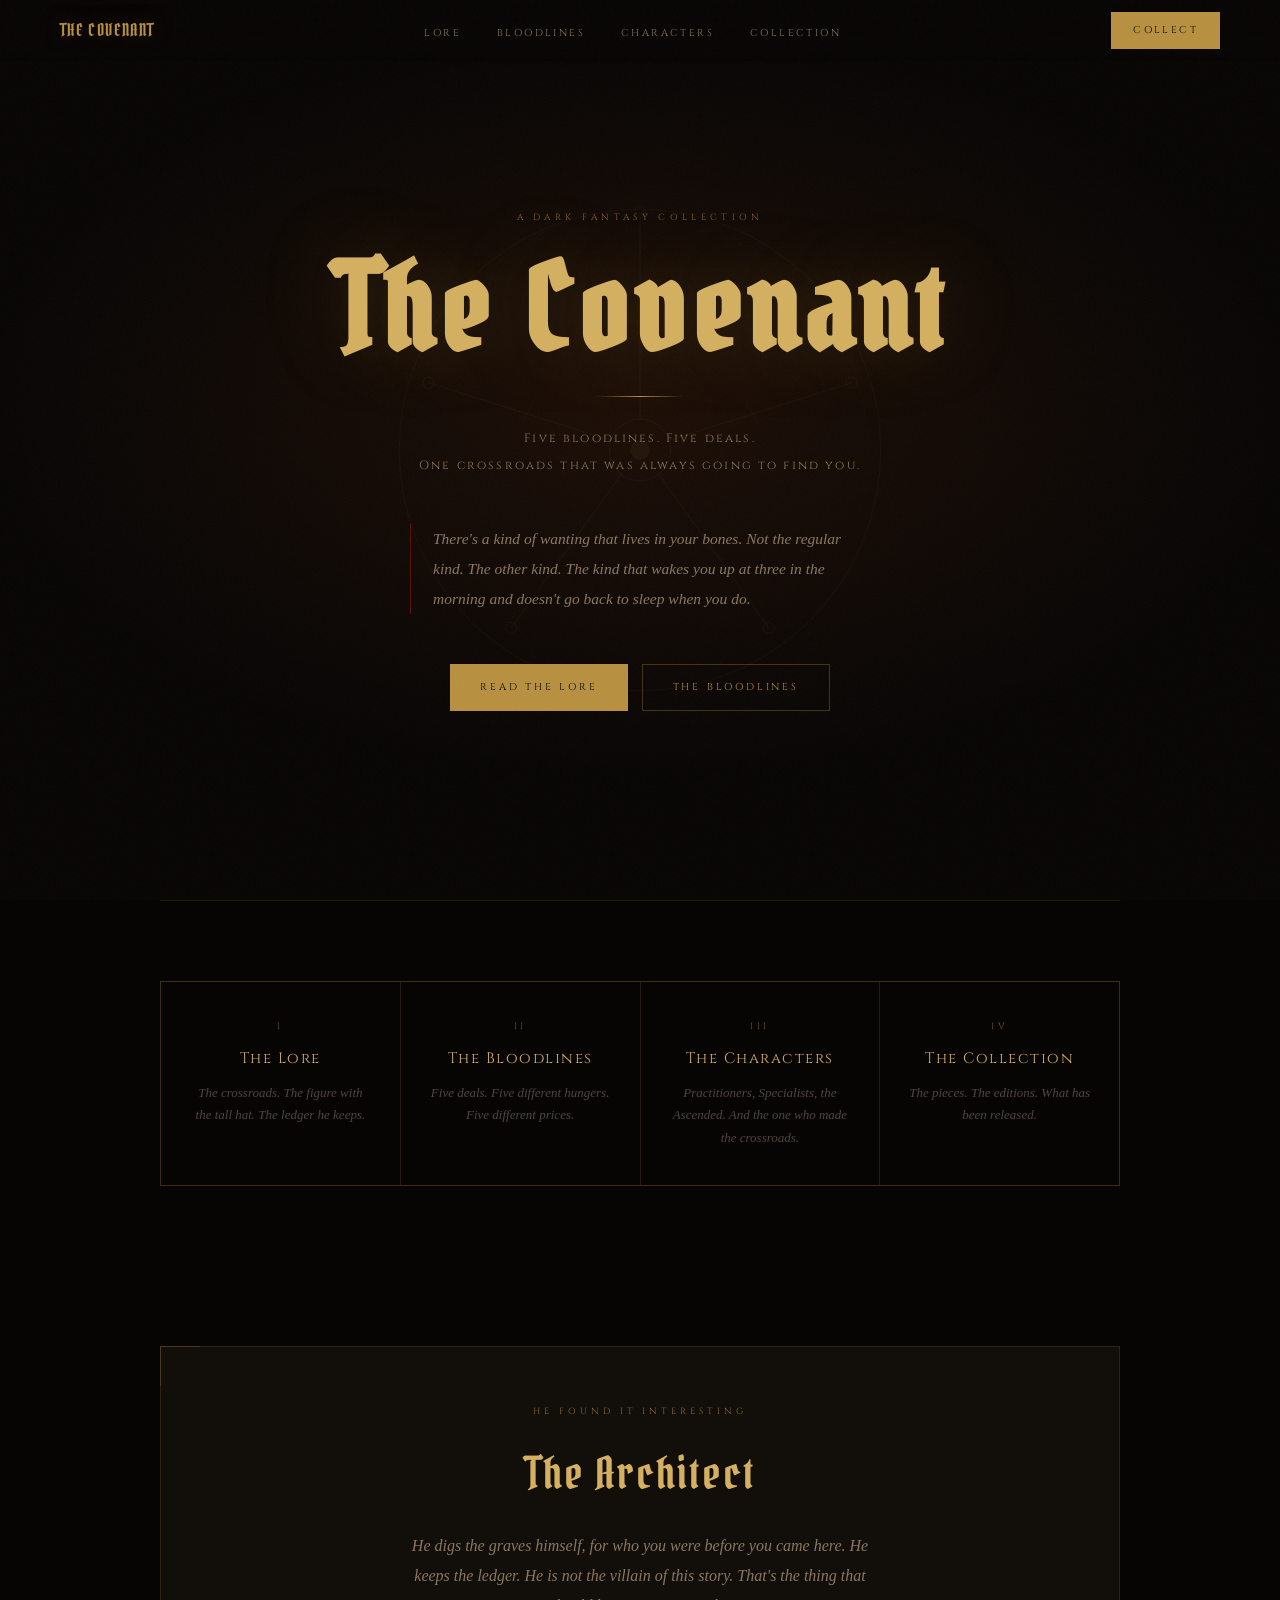
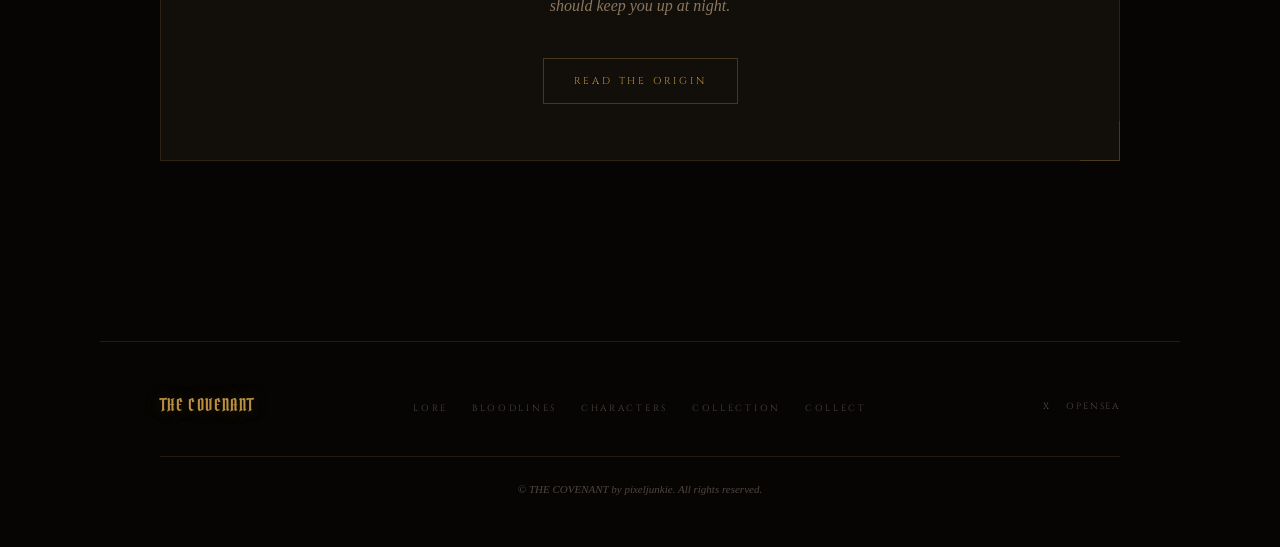
==== commit 34179f93: "Add files via upload" ====
--- a/index.html
+++ b/index.html
@@ -3,10 +3,7 @@
 <head>
   <meta charset="UTF-8">
   <meta name="viewport" content="width=device-width, initial-scale=1.0">
-  <title>THE COVENANT — Enter</title>
-  <meta name="description" content="A dark occult NFT collection of bloodlines, characters, and black magic. 150 pieces. 5 bloodlines. One legendary.">
-  <meta property="og:title" content="THE COVENANT">
-  <meta property="og:description" content="Collect your bloodline. Seal the covenant.">
+  <title>THE COVENANT</title>
   <link rel="stylesheet" href="css/style.css">
   <style>
 
@@ -14,422 +11,204 @@
     .hero {
       min-height: 100vh;
       display: flex;
-      flex-direction: column;
       align-items: center;
       justify-content: center;
-      text-align: center;
       position: relative;
       overflow: hidden;
-      padding: 120px var(--page-pad) 80px;
+      text-align: center;
     }
 
     .hero-bg {
       position: absolute;
       inset: 0;
-      background:
-        radial-gradient(ellipse 80% 60% at 50% 40%, rgba(192,21,42,0.07) 0%, transparent 70%),
-        radial-gradient(ellipse 60% 40% at 20% 80%, rgba(123,45,139,0.06) 0%, transparent 60%),
-        radial-gradient(ellipse 60% 40% at 80% 80%, rgba(26,79,160,0.06) 0%, transparent 60%);
+      background: radial-gradient(ellipse 75% 60% at 50% 45%, #1c0e06 0%, var(--black) 68%);
+    }
+
+    .hero-sigil {
+      position: absolute;
+      inset: 0;
+      display: flex;
+      align-items: center;
+      justify-content: center;
+      opacity: 0.05;
       pointer-events: none;
     }
 
-    .hero-seal {
-      width: 80px;
-      height: 80px;
-      margin: 0 auto 40px;
+    .hero-sigil svg {
+      width: min(560px, 85vw);
+      height: min(560px, 85vw);
+    }
+
+    .hero-inner {
       position: relative;
-      opacity: 0;
-      animation: fadeIn 1.5s ease 0.3s forwards;
-    }
-
-    .hero-seal svg {
-      width: 100%;
-      height: 100%;
+      z-index: 2;
+      padding: 100px 24px 80px;
+      max-width: 720px;
+      animation: heroRise 1.2s ease forwards;
+    }
+
+    @keyframes heroRise {
+      from { opacity: 0; transform: translateY(20px); }
+      to   { opacity: 1; transform: translateY(0); }
     }
 
     .hero-eyebrow {
       font-family: var(--font-title);
-      font-size: 10px;
-      letter-spacing: 8px;
+      font-size: 9px;
+      letter-spacing: 0.48em;
+      text-transform: uppercase;
       color: var(--gold);
-      text-transform: uppercase;
+      opacity: 0.7;
       margin-bottom: 24px;
-      opacity: 0;
-      animation: fadeUp 0.8s ease 0.6s forwards;
+      display: block;
     }
 
     .hero-title {
-      font-family: 'Cormorant SC', serif;
-      font-size: clamp(52px, 12vw, 120px);
-      font-weight: 900;
+      font-family: var(--font-brand);
+      font-size: clamp(58px, 11vw, 118px);
       color: var(--gold-light);
-      letter-spacing: 14px;
       line-height: 1;
-      text-shadow:
-        0 0 80px rgba(201,168,76,0.25),
-        0 0 20px rgba(201,168,76,0.15),
-        0 4px 8px rgba(0,0,0,0.8);
-      margin-bottom: 32px;
-      opacity: 0;
-      animation: fadeUp 1s ease 0.9s forwards, flicker 8s ease 4s infinite;
+      letter-spacing: 0.05em;
+      text-shadow: 0 0 80px rgba(184,144,64,0.22), 0 0 160px rgba(140,25,25,0.1);
+      margin-bottom: 28px;
+    }
+
+    .hero-rule {
+      width: 88px;
+      height: 1px;
+      background: linear-gradient(90deg, transparent, var(--gold), transparent);
+      margin: 0 auto 28px;
     }
 
     .hero-tagline {
-      font-family: var(--font-body);
-      font-size: clamp(15px, 2vw, 19px);
+      font-family: var(--font-title);
+      font-size: 12px;
+      letter-spacing: 0.18em;
+      color: var(--text-dim);
+      line-height: 2.3;
+      margin-bottom: 44px;
+    }
+
+    .hero-excerpt {
       font-style: italic;
+      font-size: 15.5px;
       color: var(--text-dim);
-      max-width: 480px;
-      margin: 0 auto 48px;
-      line-height: 1.8;
-      opacity: 0;
-      animation: fadeUp 0.8s ease 1.2s forwards;
-    }
-
-    .hero-ctas {
+      max-width: 460px;
+      margin: 0 auto 50px;
+      line-height: 1.95;
+      text-align: left;
+      border-left: 1px solid var(--crimson-dk);
+      padding-left: 22px;
+    }
+
+    .hero-actions {
       display: flex;
-      gap: 16px;
+      gap: 14px;
       justify-content: center;
       flex-wrap: wrap;
-      opacity: 0;
-      animation: fadeUp 0.8s ease 1.5s forwards;
-    }
-
-
-    /* ── BLOODLINE STRIP ── */
-    .bloodline-strip {
-      padding: 0;
-      margin: 0;
-    }
-
-    .bloodline-strip-inner {
+    }
+
+    /* ── INTRO STRIP ── */
+    .intro {
+      padding: 80px 0;
+      border-top: 1px solid var(--border);
+    }
+
+    .intro-grid {
       display: grid;
-      grid-template-columns: repeat(5, 1fr);
-      border-top: 1px solid var(--border);
-    }
-
-    .strip-item {
-      padding: 28px 20px;
-      text-align: center;
-      border-right: 1px solid var(--border);
-      position: relative;
-      overflow: hidden;
-      transition: background 0.4s;
-    }
-
-    .strip-item:last-child { border-right: none; }
-
-    .strip-item::before {
-      content: '';
-      position: absolute;
-      bottom: 0; left: 0; right: 0;
-      height: 2px;
-      transform: scaleX(0);
-      transition: transform 0.4s;
-    }
-
-    .strip-item:hover::before { transform: scaleX(1); }
-
-    .strip-item.crimson::before { background: var(--crimson); }
-    .strip-item.mystic::before  { background: var(--mystic); }
-    .strip-item.spirit::before  { background: var(--spirit); }
-    .strip-item.wild::before    { background: var(--wild); }
-    .strip-item.cursed::before  { background: var(--cursed-border); }
-
-    .strip-item:hover { background: rgba(255,255,255,0.02); }
-
-    .strip-name {
-      font-family: var(--font-title);
-      font-size: 11px;
-      letter-spacing: 3px;
-      text-transform: uppercase;
-      font-weight: 700;
-    }
-
-    .strip-item.crimson .strip-name { color: #e84057; }
-    .strip-item.mystic .strip-name  { color: #b06ac4; }
-    .strip-item.spirit .strip-name  { color: #5b8fe0; }
-    .strip-item.wild .strip-name    { color: #4db85e; }
-    .strip-item.cursed .strip-name  { color: #aaa; }
-
-    .strip-count {
-      font-size: 11px;
-      color: var(--text-muted);
-      margin-top: 4px;
-      font-style: italic;
-    }
-
-    /* ── INTRO SECTION ── */
-    .intro {
-      padding: 120px var(--page-pad);
-    }
-
-    .intro-inner {
-      max-width: var(--max-width);
-      margin: 0 auto;
-      display: grid;
-      grid-template-columns: 1fr 1fr;
-      gap: 80px;
-      align-items: center;
-    }
-
-    .intro-text .section-label { margin-bottom: 12px; }
-
-    .intro-text h2 {
-      font-family: 'Cormorant SC', serif;
-      font-size: clamp(26px, 3.5vw, 42px);
-      font-weight: 700;
-      color: var(--gold-light);
-      line-height: 1.15;
-      margin-bottom: 24px;
-    }
-
-    .intro-text p {
-      color: var(--text-dim);
-      font-size: 16px;
-      line-height: 1.9;
-      margin-bottom: 16px;
-    }
-
-    .intro-text p:last-of-type { margin-bottom: 36px; }
-
-    .intro-stats {
-      display: grid;
-      grid-template-columns: 1fr 1fr;
+      grid-template-columns: repeat(auto-fit, minmax(200px, 1fr));
       gap: 1px;
       background: var(--border);
-    }
-
-    .stat {
-      background: var(--deep);
-      padding: 28px 24px;
+      border: 1px solid var(--border);
+    }
+
+    .intro-item {
+      background: var(--black);
+      padding: 36px 28px;
       text-align: center;
-    }
-
-    .stat-num {
-      font-family: 'Cormorant SC', serif;
-      font-size: 38px;
-      color: var(--gold-light);
-      line-height: 1;
-      margin-bottom: 6px;
-      text-shadow: 0 0 20px rgba(201,168,76,0.3);
-    }
-
-    .stat-label {
+      transition: background 0.25s;
+    }
+
+    .intro-item:hover { background: var(--surface); }
+
+    .intro-item a {
+      display: block;
+      height: 100%;
+    }
+
+    .intro-item-label {
       font-family: var(--font-title);
       font-size: 9px;
-      letter-spacing: 3px;
-      text-transform: uppercase;
-      color: var(--text-muted);
-    }
-
-    /* ── CURSED ORDER PREVIEW ── */
-    .order-preview {
-      background: var(--deep);
-      padding: 120px var(--page-pad);
-      border-top: 1px solid var(--border);
-      border-bottom: 1px solid var(--border);
-    }
-
-    .order-preview-inner {
-      max-width: var(--max-width);
-      margin: 0 auto;
-    }
-
-    .order-preview-header {
-      text-align: center;
-      margin-bottom: 60px;
-    }
-
-    .tier-cards {
-      display: grid;
-      grid-template-columns: repeat(4, 1fr);
-      gap: 1px;
-      background: var(--border);
-    }
-
-    .tier-card {
-      background: var(--black);
-      padding: 36px 24px;
-      text-align: center;
-      position: relative;
-      overflow: hidden;
-      transition: background 0.3s;
-    }
-
-    .tier-card::before {
-      content: '';
-      position: absolute;
-      top: 0; left: 0; right: 0;
-      height: 2px;
-    }
-
-    .tier-card.common::before   { background: rgba(200,190,170,0.4); }
-    .tier-card.rare::before     { background: #7ec8e3; }
-    .tier-card.epic::before     { background: #b06ac4; }
-    .tier-card.legendary::before { background: var(--gold); box-shadow: 0 0 12px rgba(201,168,76,0.5); }
-
-    .tier-card:hover { background: rgba(255,255,255,0.02); }
-
-    .tier-card-num {
-      font-family: 'Cormorant SC', serif;
-      font-size: 42px;
-      line-height: 1;
-      margin-bottom: 8px;
-    }
-
-    .tier-card.common .tier-card-num   { color: var(--text); }
-    .tier-card.rare .tier-card-num     { color: #a8dff0; }
-    .tier-card.epic .tier-card-num     { color: #e0c0f0; }
-    .tier-card.legendary .tier-card-num { color: var(--gold-light); text-shadow: 0 0 20px rgba(201,168,76,0.5); }
-
-    .tier-card-name {
-      font-family: var(--font-title);
-      font-size: 13px;
-      letter-spacing: 2px;
-      font-weight: 700;
-      margin-bottom: 6px;
-    }
-
-    .tier-card.common .tier-card-name   { color: var(--text); }
-    .tier-card.rare .tier-card-name     { color: #a8dff0; }
-    .tier-card.epic .tier-card-name     { color: #e0c0f0; }
-    .tier-card.legendary .tier-card-name { color: var(--gold-light); }
-
-    .tier-card-sub {
-      font-size: 11px;
-      color: var(--text-muted);
-      font-style: italic;
-    }
-
-    /* ── TEASER SEQUENCE ── */
-    .teaser {
-      padding: 120px var(--page-pad);
-    }
-
-    .teaser-inner {
-      max-width: var(--max-width);
-      margin: 0 auto;
-    }
-
-    .teaser-header {
-      margin-bottom: 60px;
-    }
-
-    .teaser-steps {
-      display: flex;
-      flex-direction: column;
-      gap: 0;
-      border: 1px solid var(--border);
-    }
-
-    .teaser-step {
-      display: grid;
-      grid-template-columns: 80px 1fr 160px;
-      align-items: center;
-      padding: 28px 32px;
-      border-bottom: 1px solid var(--border);
-      gap: 28px;
-      transition: background 0.2s;
-    }
-
-    .teaser-step:last-child { border-bottom: none; }
-    .teaser-step:hover { background: rgba(255,255,255,0.02); }
-
-    .teaser-step-num {
-      font-family: 'Cormorant SC', serif;
-      font-size: 28px;
-      color: var(--gold);
-      opacity: 0.35;
-      text-align: center;
-    }
-
-    .teaser-step-name {
-      font-family: var(--font-title);
-      font-size: 14px;
-      letter-spacing: 1.5px;
-      font-weight: 600;
-      color: var(--text);
-      margin-bottom: 4px;
-    }
-
-    .teaser-step-desc {
-      font-size: 13px;
-      color: var(--text-muted);
-      font-style: italic;
-    }
-
-    .teaser-step-reveals {
-      font-family: var(--font-title);
-      font-size: 9px;
-      letter-spacing: 2px;
+      letter-spacing: 0.38em;
       text-transform: uppercase;
       color: var(--gold);
       opacity: 0.6;
-      text-align: right;
-    }
-
-    /* ── MINT CTA ── */
-    .mint-cta {
-      padding: 120px var(--page-pad);
+      margin-bottom: 10px;
+    }
+
+    .intro-item-title {
+      font-family: var(--font-title);
+      font-size: 15px;
+      letter-spacing: 0.1em;
+      color: var(--gold-light);
+      margin-bottom: 10px;
+    }
+
+    .intro-item-desc {
+      font-style: italic;
+      font-size: 13px;
+      color: var(--text-muted);
+      line-height: 1.7;
+    }
+
+    /* ── COLLECTION TEASER ── */
+    .teaser {
+      padding: 80px 0 100px;
+    }
+
+    .teaser-inner {
+      border: 1px solid var(--border);
+      padding: 56px 52px;
       text-align: center;
       position: relative;
-      overflow: hidden;
-    }
-
-    .mint-cta::before {
+      background: var(--surface);
+    }
+
+    .teaser-inner::before,
+    .teaser-inner::after {
       content: '';
       position: absolute;
-      inset: 0;
-      background: radial-gradient(ellipse 80% 60% at 50% 50%, rgba(192,21,42,0.07) 0%, transparent 70%);
-      pointer-events: none;
-    }
-
-    .mint-cta-inner {
-      max-width: 600px;
-      margin: 0 auto;
-      position: relative;
-    }
-
-    .mint-cta h2 {
-      font-family: 'Cormorant SC', serif;
-      font-size: clamp(28px, 4vw, 48px);
+      width: 40px;
+      height: 40px;
+      border-color: var(--gold-dim);
+      border-style: solid;
+      opacity: 0.5;
+    }
+
+    .teaser-inner::before { top: -1px; left: -1px; border-width: 1px 0 0 1px; }
+    .teaser-inner::after  { bottom: -1px; right: -1px; border-width: 0 1px 1px 0; }
+
+    .teaser-title {
+      font-family: var(--font-brand);
+      font-size: clamp(28px, 4vw, 44px);
       color: var(--gold-light);
-      margin-bottom: 20px;
-    }
-
-    .mint-cta p {
-      color: var(--text-dim);
+      letter-spacing: 0.05em;
+      margin-bottom: 16px;
+    }
+
+    .teaser-body {
       font-style: italic;
       font-size: 16px;
-      margin-bottom: 40px;
-    }
-
-    .mint-cta-btns {
-      display: flex;
-      gap: 16px;
-      justify-content: center;
-      flex-wrap: wrap;
-    }
-
-    /* ── RESPONSIVE ── */
-    @media (max-width: 768px) {
-      .intro-inner { grid-template-columns: 1fr; gap: 50px; }
-      .tier-cards { grid-template-columns: repeat(2, 1fr); }
-      .teaser-step { grid-template-columns: 50px 1fr; }
-      .teaser-step-reveals { display: none; }
-      .bloodline-strip-inner { grid-template-columns: repeat(3, 1fr); }
-    }
-
-    @media (max-width: 480px) {
-      .tier-cards { grid-template-columns: 1fr 1fr; }
-      .bloodline-strip-inner { grid-template-columns: 1fr 1fr; }
-    }
+      color: var(--text-dim);
+      max-width: 480px;
+      margin: 0 auto 36px;
+      line-height: 1.9;
+    }
+
   </style>
 </head>
 <body>
 
-  <!-- NAV -->
   <nav class="nav">
     <a href="index.html" class="nav-brand">THE COVENANT</a>
     <ul class="nav-links">
@@ -439,215 +218,116 @@
       <li><a href="collection.html">Collection</a></li>
     </ul>
     <a href="mint.html" class="nav-cta">Collect</a>
-    <button class="nav-hamburger" aria-label="Menu">
-      <span></span><span></span><span></span>
-    </button>
+    <button class="nav-hamburger" aria-label="Menu"><span></span><span></span><span></span></button>
   </nav>
 
   <!-- HERO -->
   <section class="hero">
     <div class="hero-bg"></div>
 
-    <div class="hero-seal">
-      <svg viewBox="0 0 80 80" xmlns="http://www.w3.org/2000/svg">
-        <circle cx="40" cy="40" r="36" fill="none" stroke="rgba(201,168,76,0.3)" stroke-width="1"/>
-        <circle cx="40" cy="40" r="30" fill="none" stroke="rgba(201,168,76,0.15)" stroke-width="1"/>
-        <polygon points="40,8 47,28 68,28 52,42 58,62 40,50 22,62 28,42 12,28 33,28" fill="none" stroke="rgba(201,168,76,0.5)" stroke-width="1"/>
-        <circle cx="40" cy="40" r="4" fill="none" stroke="rgba(201,168,76,0.6)" stroke-width="1"/>
-        <line x1="40" y1="4" x2="40" y2="76" stroke="rgba(201,168,76,0.1)" stroke-width="0.5"/>
-        <line x1="4" y1="40" x2="76" y2="40" stroke="rgba(201,168,76,0.1)" stroke-width="0.5"/>
+    <div class="hero-sigil">
+      <svg viewBox="0 0 400 400" fill="none" stroke="#d4b060" stroke-linecap="round">
+        <circle cx="200" cy="200" r="172" stroke-width="0.55"/>
+        <circle cx="200" cy="200" r="163" stroke-width="0.28" stroke-dasharray="3 11"/>
+        <line x1="200" y1="178" x2="200" y2="30" stroke-width="0.65"/>
+        <line x1="221" y1="193" x2="351" y2="152" stroke-width="0.65"/>
+        <line x1="213" y1="217" x2="292" y2="327" stroke-width="0.65"/>
+        <line x1="187" y1="217" x2="108" y2="327" stroke-width="0.65"/>
+        <line x1="179" y1="193" x2="49" y2="152" stroke-width="0.65"/>
+        <circle cx="200" cy="200" r="22" stroke-width="0.65"/>
+        <circle cx="200" cy="200" r="7" fill="#d4b060" stroke="none"/>
+        <line x1="192" y1="108" x2="208" y2="108" stroke-width="0.45"/>
+        <line x1="284" y1="180" x2="276" y2="166" stroke-width="0.45"/>
+        <line x1="260" y1="279" x2="247" y2="268" stroke-width="0.45"/>
+        <line x1="140" y1="279" x2="153" y2="268" stroke-width="0.45"/>
+        <line x1="116" y1="180" x2="124" y2="166" stroke-width="0.45"/>
+        <circle cx="200" cy="30" r="4" stroke-width="0.6"/>
+        <circle cx="351" cy="152" r="4" stroke-width="0.6"/>
+        <circle cx="292" cy="327" r="4" stroke-width="0.6"/>
+        <circle cx="108" cy="327" r="4" stroke-width="0.6"/>
+        <circle cx="49" cy="152" r="4" stroke-width="0.6"/>
+        <polygon points="200,130 267,178 241,257 159,257 133,178" stroke-width="0.35" stroke-dasharray="3 9"/>
       </svg>
     </div>
 
-    <div class="hero-eyebrow">A pixeljunkie Collection</div>
-    <h1 class="hero-title">THE COVENANT</h1>
-    <p class="hero-tagline">Five bloodlines. Fourteen characters. One who stands above them all. The seal has been broken.</p>
-
-    <div class="hero-ctas">
-      <a href="collection.html" class="btn btn-primary">Enter the Collection</a>
-      <a href="lore.html" class="btn btn-outline">Read the Lore</a>
-    </div>
-
-    <div class="mobile-nav-strip">
-      <a href="lore.html">Lore</a>
-      <a href="bloodlines.html">Bloodlines</a>
-      <a href="characters.html">Characters</a>
-      <a href="collection.html">Collection</a>
-    </div>
-
-  </section>
-
-  <!-- BLOODLINE STRIP -->
-  <div class="bloodline-strip">
-    <div class="bloodline-strip-inner">
-      <div class="strip-item crimson">
-        <div class="strip-name">Crimson</div>
-        
-      </div>
-      <div class="strip-item mystic">
-        <div class="strip-name">Mystic</div>
-        
-      </div>
-      <div class="strip-item spirit">
-        <div class="strip-name">Spirit</div>
-        
-      </div>
-      <div class="strip-item wild">
-        <div class="strip-name">Wild</div>
-        
-      </div>
-      <div class="strip-item cursed">
-        <div class="strip-name">Cursed</div>
-        
-      </div>
-    </div>
-  </div>
-
-  <!-- INTRO -->
-  <section class="intro">
-    <div class="intro-inner">
-      <div class="intro-text" data-reveal>
-        <div class="section-label">What is THE COVENANT</div>
-        <h2>A world built in darkness. A hierarchy sealed in blood.</h2>
-        <p>THE COVENANT is a 150-piece occult NFT collection rooted in black magic, voodoo, and the mythology of power. Five bloodlines. Fourteen characters. One legendary piece that belongs to no bloodline — it belongs to no one, until it does.</p>
-        <p>Each piece carries a bloodline. Each bloodline carries a curse. The rarer the piece, the deeper the covenant runs.</p>
-        <a href="lore.html" class="btn btn-outline">Discover the Lore</a>
-      </div>
-      <div class="intro-stats" data-reveal data-delay="150">
-        <div class="stat">
-          <div class="stat-num">150</div>
-          <div class="stat-label">Total Pieces</div>
-        </div>
-        <div class="stat">
-          <div class="stat-num">5</div>
-          <div class="stat-label">Bloodlines</div>
-        </div>
-        <div class="stat">
-          <div class="stat-num">14</div>
-          <div class="stat-label">Characters</div>
-        </div>
-        <div class="stat">
-          <div class="stat-num">1</div>
-          <div class="stat-label">Legendary</div>
-        </div>
+    <div class="hero-inner">
+      <span class="hero-eyebrow">A Dark Fantasy Collection</span>
+      <h1 class="hero-title">The Covenant</h1>
+      <div class="hero-rule"></div>
+      <p class="hero-tagline">
+        Five bloodlines. Five deals.<br>
+        One crossroads that was always going to find you.
+      </p>
+      <p class="hero-excerpt">
+        There's a kind of wanting that lives in your bones. Not the regular kind. The other kind. The kind that wakes you up at three in the morning and doesn't go back to sleep when you do.
+      </p>
+      <div class="hero-actions">
+        <a href="lore.html" class="btn btn-primary">Read the Lore</a>
+        <a href="bloodlines.html" class="btn btn-outline">The Bloodlines</a>
       </div>
     </div>
   </section>
 
-  <!-- CURSED ORDER -->
-  <section class="order-preview">
-    <div class="order-preview-inner">
-      <div class="order-preview-header" data-reveal>
-        <div class="section-label">The Cursed Order</div>
-        <div class="section-title">Rarity Hierarchy</div>
-      </div>
-      <div class="tier-cards" data-reveal data-delay="100">
-        <div class="tier-card common">
-          <div class="tier-card-num">105</div>
-          <div class="tier-card-name">The Practitioners</div>
-          <div class="tier-card-sub">Common · 5 characters</div>
+  <!-- INTRO STRIP -->
+  <div class="page">
+    <section class="intro" data-reveal>
+      <div class="intro-grid">
+        <div class="intro-item">
+          <a href="lore.html">
+            <div class="intro-item-label">I</div>
+            <div class="intro-item-title">The Lore</div>
+            <div class="intro-item-desc">The crossroads. The figure with the tall hat. The ledger he keeps.</div>
+          </a>
         </div>
-        <div class="tier-card rare">
-          <div class="tier-card-num">39</div>
-          <div class="tier-card-name">The Specialists</div>
-          <div class="tier-card-sub">Rare · 3 characters</div>
+        <div class="intro-item">
+          <a href="bloodlines.html">
+            <div class="intro-item-label">II</div>
+            <div class="intro-item-title">The Bloodlines</div>
+            <div class="intro-item-desc">Five deals. Five different hungers. Five different prices.</div>
+          </a>
         </div>
-        <div class="tier-card epic">
-          <div class="tier-card-num">5</div>
-          <div class="tier-card-name">The Ascended</div>
-          <div class="tier-card-sub">Epic · 1 per bloodline</div>
+        <div class="intro-item">
+          <a href="characters.html">
+            <div class="intro-item-label">III</div>
+            <div class="intro-item-title">The Characters</div>
+            <div class="intro-item-desc">Practitioners, Specialists, the Ascended. And the one who made the crossroads.</div>
+          </a>
         </div>
-        <div class="tier-card legendary">
-          <div class="tier-card-num">1</div>
-          <div class="tier-card-name">The Creator</div>
-          <div class="tier-card-sub">Legendary · Architect</div>
+        <div class="intro-item">
+          <a href="collection.html">
+            <div class="intro-item-label">IV</div>
+            <div class="intro-item-title">The Collection</div>
+            <div class="intro-item-desc">The pieces. The editions. What has been released.</div>
+          </a>
         </div>
       </div>
-      <div style="text-align:center; margin-top: 40px;" data-reveal data-delay="200">
-        <a href="collection.html" class="btn btn-outline">Full Collection Breakdown</a>
+    </section>
+
+    <!-- TEASER -->
+    <section class="teaser" data-reveal data-delay="150">
+      <div class="teaser-inner">
+        <div class="section-label">He found it interesting</div>
+        <div class="teaser-title">The Architect</div>
+        <p class="teaser-body">He digs the graves himself, for who you were before you came here. He keeps the ledger. He is not the villain of this story. That's the thing that should keep you up at night.</p>
+        <a href="lore.html" class="btn btn-outline">Read the Origin</a>
       </div>
-    </div>
-  </section>
-
-  <!-- TEASER SEQUENCE -->
-  <section class="teaser">
-    <div class="teaser-inner">
-      <div class="teaser-header" data-reveal>
-        <div class="section-label">The Reveal</div>
-        <div class="section-title">THE COVENANT Series</div>
-      </div>
-      <div class="teaser-steps">
-        <div class="teaser-step" data-reveal>
-          <div class="teaser-step-num">I</div>
-          <div>
-            <div class="teaser-step-name">THE COVENANT: The Bloodlines</div>
-            <div class="teaser-step-desc">The five bloodlines are named. The world is introduced.</div>
-          </div>
-          <div class="teaser-step-reveals">Bloodlines</div>
-        </div>
-        <div class="teaser-step" data-reveal data-delay="80">
-          <div class="teaser-step-num">II</div>
-          <div>
-            <div class="teaser-step-name">THE COVENANT: The Cursed Order</div>
-            <div class="teaser-step-desc">The hierarchy of power is revealed. Rarity defined.</div>
-          </div>
-          <div class="teaser-step-reveals">Rarity Hierarchy</div>
-        </div>
-        <div class="teaser-step" data-reveal data-delay="160">
-          <div class="teaser-step-num">III</div>
-          <div>
-            <div class="teaser-step-name">THE COVENANT: The Afflicted</div>
-            <div class="teaser-step-desc">The characters are named. Who walks this world.</div>
-          </div>
-          <div class="teaser-step-reveals">Character Names</div>
-        </div>
-        <div class="teaser-step" data-reveal data-delay="240">
-          <div class="teaser-step-num">IV</div>
-          <div>
-            <div class="teaser-step-name">THE COVENANT: Visions</div>
-            <div class="teaser-step-desc">The art is seen. The world made visible for the first time.</div>
-          </div>
-          <div class="teaser-step-reveals">Artwork</div>
-        </div>
-        <div class="teaser-step" data-reveal data-delay="320">
-          <div class="teaser-step-num">V</div>
-          <div>
-            <div class="teaser-step-name">THE COVENANT: Ritual I</div>
-            <div class="teaser-step-desc">The covenant is sealed. Collect your bloodline.</div>
-          </div>
-          <div class="teaser-step-reveals">Mint</div>
-        </div>
-      </div>
-    </div>
-  </section>
-
-  <!-- MINT CTA -->
-  <section class="mint-cta">
-    <div class="mint-cta-inner" data-reveal>
-      <div class="section-label">The Covenant Awaits</div>
-      <h2>Collect Your Bloodline</h2>
-      <p>150 pieces. Five bloodlines. The seal is broken. Which blood runs through you?</p>
-      <div class="mint-cta-btns">
-        <a href="mint.html" class="btn btn-primary">View Collection</a>
-        <a href="collection.html" class="btn btn-outline">Full Breakdown</a>
-      </div>
-    </div>
-  </section>
+    </section>
+  </div>
 
   <!-- FOOTER -->
   <footer>
     <div class="footer">
       <div class="footer-brand">THE COVENANT</div>
       <ul class="footer-links">
+        <li><a href="lore.html">Lore</a></li>
         <li><a href="bloodlines.html">Bloodlines</a></li>
         <li><a href="characters.html">Characters</a></li>
-        <li><a href="lore.html">Lore</a></li>
         <li><a href="collection.html">Collection</a></li>
-        <li><a href="mint.html">Mint</a></li>
+        <li><a href="mint.html">Collect</a></li>
       </ul>
       <div class="footer-social">
-        <a href="https://x.com/pixeljunkie" target="_blank">X / Twitter</a>
-        <a href="#" target="_blank">OpenSea</a>
+        <a href="https://x.com/pixeljunkie" target="_blank" rel="noopener">X</a>
+        <a href="https://opensea.io" target="_blank" rel="noopener">OpenSea</a>
       </div>
       <div class="footer-copy">© THE COVENANT by pixeljunkie. All rights reserved.</div>
     </div>
--- a/css/style.css
+++ b/css/style.css
@@ -2,120 +2,100 @@
    THE COVENANT — Design System
    ═══════════════════════════════════════════ */
 
-@import url('https://fonts.googleapis.com/css2?family=Cormorant+SC:wght@300;400;500;600;700&family=Cinzel:wght@400;600;700&family=IM+Fell+English:ital@0;1&display=swap');
+@import url('https://fonts.googleapis.com/css2?family=Pirata+One&family=Cinzel:wght@400;500;600&family=IM+Fell+English:ital@0;1&display=swap');
 
 :root {
-  /* Core */
-  --black:        #080808;
-  --deep:         #0e0b10;
-  --surface:      #131018;
-
-  /* Bloodlines */
-  --crimson:      #c0152a;
-  --crimson-dim:  #7a0d1a;
-  --crimson-glow: rgba(192,21,42,0.15);
-  --mystic:       #7b2d8b;
-  --mystic-dim:   #4a1a55;
-  --mystic-glow:  rgba(123,45,139,0.15);
-  --spirit:       #1a4fa0;
-  --spirit-dim:   #102d60;
-  --spirit-glow:  rgba(26,79,160,0.15);
-  --wild:         #1a7a2a;
-  --wild-dim:     #0e4716;
-  --wild-glow:    rgba(26,122,42,0.15);
-  --cursed:       #1a1a1a;
-  --cursed-border:#555;
-  --cursed-glow:  rgba(80,80,80,0.15);
-
-  /* Gold */
-  --gold:         #c9a84c;
-  --gold-light:   #e8cc7a;
-  --gold-dim:     #7a6530;
-  --gold-glow:    rgba(201,168,76,0.15);
-
-  /* Text */
-  --text:         #e8dcc8;
-  --text-dim:     #9a8f7a;
-  --text-muted:   #5a5248;
-  --parchment:    #d4c49a;
-
-  /* Borders */
-  --border:       rgba(201,168,76,0.18);
-  --border-mid:   rgba(201,168,76,0.35);
-  --border-strong:rgba(201,168,76,0.6);
-
-  /* Typography */
-  --font-display: 'Cormorant SC', serif;
-  --font-title:   'Cinzel', serif;
-  --font-body:    'IM Fell English', Georgia, serif;
-
-  /* Spacing */
-  --max-width: 1100px;
-  --page-pad:  clamp(20px, 5vw, 60px);
+  --black:         #070504;
+  --deep:          #0d0907;
+  --surface:       #120e0a;
+  --card:          #110c08;
+
+  --crimson:       #9e1c1c;
+  --crimson-dk:    #5c0e0e;
+  --crimson-br:    #c83030;
+
+  --gold:          #b89040;
+  --gold-light:    #d4b060;
+  --gold-bright:   #e8cc80;
+  --gold-dim:      #6a5020;
+  --gold-glow:     rgba(184,144,64,0.18);
+
+  --text:          #d4c0a0;
+  --text-dim:      #8a7860;
+  --text-muted:    #504540;
+
+  --border:        rgba(184,144,64,0.16);
+  --border-mid:    rgba(184,144,64,0.32);
+  --border-strong: rgba(184,144,64,0.55);
+
+  --font-brand:    'Pirata One', serif;
+  --font-title:    'Cinzel', serif;
+  --font-body:     'IM Fell English', Georgia, serif;
+
+  --max-width:     1080px;
+  --page-pad:      clamp(20px, 5vw, 60px);
 }
 
 /* ── RESET ── */
 *, *::before, *::after { box-sizing: border-box; margin: 0; padding: 0; }
 html { scroll-behavior: smooth; overflow-x: hidden; }
-
-a, button, [data-char], .btn, .nav-cta, .nav-hamburger, label, select,
-input[type="button"], input[type="submit"], input[type="checkbox"] {
-  cursor: pointer;
-}
 
 body {
   background: var(--black);
   color: var(--text);
   font-family: var(--font-body);
-  font-size: 16px;
-  line-height: 1.7;
-}
-
-/* ── NOISE OVERLAY ── */
-body::before {
+  font-size: 17px;
+  line-height: 1.85;
+  min-height: 100vh;
+}
+
+a { text-decoration: none; cursor: pointer; }
+
+/* ── GRAIN OVERLAY ── */
+body::after {
   content: '';
   position: fixed;
   inset: 0;
-  background-image: url("data:image/svg+xml,%3Csvg xmlns='http://www.w3.org/2000/svg' width='300' height='300'%3E%3Cfilter id='noise'%3E%3CfeTurbulence type='fractalNoise' baseFrequency='0.85' numOctaves='4' stitchTiles='stitch'/%3E%3C/filter%3E%3Crect width='300' height='300' filter='url(%23noise)' opacity='0.04'/%3E%3C/svg%3E");
   pointer-events: none;
   z-index: 9999;
-  opacity: 0.4;
+  opacity: 0.036;
+  background-image: url("data:image/svg+xml,%3Csvg xmlns='http://www.w3.org/2000/svg' width='300' height='300'%3E%3Cfilter id='n'%3E%3CfeTurbulence type='fractalNoise' baseFrequency='0.78' numOctaves='4' stitchTiles='stitch'/%3E%3C/filter%3E%3Crect width='300' height='300' filter='url(%23n)'/%3E%3C/svg%3E");
+  background-repeat: repeat;
+  background-size: 200px;
 }
 
 /* ── NAVIGATION ── */
 .nav {
   position: fixed;
-  top: 0;
-  left: 0;
-  right: 0;
+  inset: 0 0 auto 0;
   z-index: 100;
-  padding: 20px var(--page-pad);
+  padding: 0 var(--page-pad);
+  height: 62px;
   display: flex;
   align-items: center;
   justify-content: space-between;
-  background: linear-gradient(to bottom, rgba(8,8,8,0.95) 0%, rgba(8,8,8,0) 100%);
-  backdrop-filter: blur(2px);
-  transition: background 0.3s;
+  background: linear-gradient(to bottom, rgba(7,5,4,0.97) 0%, rgba(7,5,4,0) 100%);
+  backdrop-filter: blur(3px);
+  transition: background 0.3s, border-color 0.3s;
+  border-bottom: 1px solid transparent;
 }
 
 .nav.scrolled {
-  background: rgba(8,8,8,0.97);
-  border-bottom: 1px solid var(--border);
+  background: rgba(7,5,4,0.98);
+  border-bottom-color: var(--border);
 }
 
 .nav-brand {
-  font-family: 'Cormorant SC', serif;
-  font-size: 16px;
-  font-weight: 900;
+  font-family: var(--font-brand);
+  font-size: 17px;
+  letter-spacing: 0.08em;
   color: var(--gold);
-  letter-spacing: 3px;
-  text-decoration: none;
-  text-shadow: 0 0 20px rgba(201,168,76,0.4);
+  text-shadow: 0 0 24px rgba(184,144,64,0.35);
   transition: text-shadow 0.3s;
 }
 
 .nav-brand:hover {
-  text-shadow: 0 0 30px rgba(201,168,76,0.7);
+  text-shadow: 0 0 40px rgba(184,144,64,0.6);
 }
 
 .nav-links {
@@ -127,104 +107,99 @@
 .nav-links a {
   font-family: var(--font-title);
   font-size: 10px;
-  letter-spacing: 3px;
+  letter-spacing: 0.24em;
   text-transform: uppercase;
   color: var(--text-dim);
-  text-decoration: none;
-  transition: color 0.2s;
+  transition: color 0.22s;
   position: relative;
+  padding-bottom: 3px;
 }
 
 .nav-links a::after {
   content: '';
   position: absolute;
-  bottom: -4px;
-  left: 0; right: 0;
+  bottom: 0; left: 0; right: 0;
   height: 1px;
   background: var(--gold);
   transform: scaleX(0);
-  transition: transform 0.3s;
+  transition: transform 0.28s;
 }
 
 .nav-links a:hover,
-.nav-links a.active { color: var(--gold); }
+.nav-links a.active { color: var(--gold-light); }
 .nav-links a:hover::after,
 .nav-links a.active::after { transform: scaleX(1); }
 
 .nav-cta {
   font-family: var(--font-title);
   font-size: 10px;
-  letter-spacing: 3px;
+  letter-spacing: 0.24em;
   text-transform: uppercase;
   color: var(--black);
   background: var(--gold);
-  padding: 9px 20px;
-  text-decoration: none;
-  transition: background 0.2s, box-shadow 0.2s;
+  padding: 9px 22px;
+  transition: background 0.22s, box-shadow 0.22s;
 }
 
 .nav-cta:hover {
-  background: var(--gold-light);
-  box-shadow: 0 0 20px rgba(201,168,76,0.4);
+  background: var(--gold-bright);
+  box-shadow: 0 0 24px rgba(184,144,64,0.38);
 }
 
 .nav-hamburger {
   display: none;
   flex-direction: column;
   gap: 5px;
+  background: none;
+  border: 1px solid var(--border-mid);
+  padding: 8px 10px;
   cursor: pointer;
-  background: none;
-  border: none;
-  padding: 4px;
 }
 
 .nav-hamburger span {
   display: block;
-  width: 24px;
+  width: 22px;
   height: 1px;
   background: var(--gold);
-  transition: all 0.3s;
-}
-
-.mobile-nav-strip { display: none; }
-
-/* ── PAGE WRAPPER ── */
+  transition: all 0.25s;
+}
+
+/* ── PAGE ── */
 .page {
   max-width: var(--max-width);
   margin: 0 auto;
   padding: 0 var(--page-pad);
 }
 
-/* ── SECTION ── */
-.section {
-  padding: 100px 0;
-}
+/* ── SECTION COMMON ── */
+.section { padding: 96px 0; }
 
 .section-label {
   font-family: var(--font-title);
   font-size: 9px;
-  letter-spacing: 6px;
+  letter-spacing: 0.44em;
   text-transform: uppercase;
   color: var(--gold);
-  margin-bottom: 16px;
-  opacity: 0.8;
+  opacity: 0.75;
+  margin-bottom: 14px;
+  display: block;
 }
 
 .section-title {
-  font-family: 'Cormorant SC', serif;
-  font-size: clamp(28px, 4vw, 48px);
-  font-weight: 700;
+  font-family: var(--font-title);
+  font-size: clamp(26px, 3.5vw, 42px);
+  font-weight: 500;
   color: var(--gold-light);
-  letter-spacing: 2px;
-  line-height: 1.1;
-  margin-bottom: 24px;
+  letter-spacing: 0.08em;
+  line-height: 1.15;
+  margin-bottom: 20px;
 }
 
 .section-body {
   font-size: 16px;
   color: var(--text-dim);
-  max-width: 600px;
-  line-height: 1.9;
+  max-width: 580px;
+  line-height: 1.95;
 }
 
 /* ── DIVIDER ── */
@@ -232,7 +207,7 @@
   display: flex;
   align-items: center;
   gap: 20px;
-  margin: 60px 0;
+  margin: 56px 0;
 }
 
 .divider::before,
@@ -244,9 +219,8 @@
 }
 
 .divider-glyph {
-  color: var(--gold);
+  color: var(--gold-dim);
   font-size: 12px;
-  opacity: 0.5;
   letter-spacing: 6px;
 }
 
@@ -256,14 +230,14 @@
   align-items: center;
   gap: 10px;
   font-family: var(--font-title);
-  font-size: 11px;
-  letter-spacing: 3px;
-  text-transform: uppercase;
-  text-decoration: none;
-  padding: 14px 32px;
-  border: none;
+  font-size: 10px;
+  letter-spacing: 0.28em;
+  text-transform: uppercase;
+  padding: 13px 30px;
   cursor: pointer;
   transition: all 0.25s;
+  border: none;
+  background: none;
 }
 
 .btn-primary {
@@ -272,49 +246,42 @@
 }
 
 .btn-primary:hover {
-  background: var(--gold-light);
-  box-shadow: 0 0 30px rgba(201,168,76,0.35);
+  background: var(--gold-bright);
+  box-shadow: 0 0 28px rgba(184,144,64,0.3);
   transform: translateY(-1px);
 }
 
 .btn-outline {
-  background: transparent;
   color: var(--gold);
   border: 1px solid var(--border-mid);
 }
 
 .btn-outline:hover {
   border-color: var(--gold);
-  box-shadow: 0 0 20px rgba(201,168,76,0.15);
+  box-shadow: 0 0 18px rgba(184,144,64,0.15);
   transform: translateY(-1px);
 }
-
-/* ── BLOODLINE ACCENT HELPERS ── */
-.accent-crimson { color: #e84057; }
-.accent-mystic  { color: #b06ac4; }
-.accent-spirit  { color: #5b8fe0; }
-.accent-wild    { color: #4db85e; }
-.accent-cursed  { color: #999; }
-.accent-gold    { color: var(--gold-light); }
 
 /* ── FOOTER ── */
 .footer {
+  margin-top: 80px;
   border-top: 1px solid var(--border);
-  padding: 50px var(--page-pad);
+  padding: 48px var(--page-pad);
   display: grid;
   grid-template-columns: 1fr auto 1fr;
   align-items: center;
-  gap: 30px;
+  gap: 28px;
   max-width: var(--max-width);
-  margin: 0 auto;
+  margin-left: auto;
+  margin-right: auto;
 }
 
 .footer-brand {
-  font-family: 'Cormorant SC', serif;
-  font-size: 18px;
+  font-family: var(--font-brand);
+  font-size: 17px;
+  letter-spacing: 0.08em;
   color: var(--gold);
-  letter-spacing: 3px;
-  text-shadow: 0 0 20px rgba(201,168,76,0.3);
+  text-shadow: 0 0 18px rgba(184,144,64,0.28);
 }
 
 .footer-links {
@@ -327,10 +294,9 @@
 .footer-links a {
   font-family: var(--font-title);
   font-size: 9px;
-  letter-spacing: 3px;
+  letter-spacing: 0.3em;
   text-transform: uppercase;
   color: var(--text-muted);
-  text-decoration: none;
   transition: color 0.2s;
 }
 
@@ -344,11 +310,10 @@
 
 .footer-social a {
   font-family: var(--font-title);
-  font-size: 10px;
-  letter-spacing: 2px;
+  font-size: 9px;
+  letter-spacing: 0.2em;
   text-transform: uppercase;
   color: var(--text-muted);
-  text-decoration: none;
   transition: color 0.2s;
 }
 
@@ -357,17 +322,109 @@
 .footer-copy {
   grid-column: 1 / -1;
   text-align: center;
+  font-style: italic;
   font-size: 11px;
   color: var(--text-muted);
-  font-style: italic;
   border-top: 1px solid var(--border);
-  padding-top: 24px;
-  margin-top: 10px;
-}
+  padding-top: 22px;
+  margin-top: 6px;
+}
+
+/* ── MODAL ── */
+.modal-wrap {
+  position: fixed;
+  inset: 0;
+  z-index: 500;
+  display: flex;
+  align-items: center;
+  justify-content: center;
+  padding: 20px;
+  background: rgba(4,3,2,0.92);
+  opacity: 0;
+  pointer-events: none;
+  transition: opacity 0.28s;
+}
+
+.modal-wrap.open {
+  opacity: 1;
+  pointer-events: all;
+}
+
+.modal {
+  background: var(--deep);
+  border: 1px solid var(--border-mid);
+  max-width: 640px;
+  width: 100%;
+  max-height: 88vh;
+  overflow-y: auto;
+  padding: 48px 44px;
+  position: relative;
+  transform: translateY(16px);
+  transition: transform 0.3s;
+  scrollbar-width: thin;
+  scrollbar-color: var(--crimson-dk) var(--card);
+}
+
+.modal-wrap.open .modal { transform: translateY(0); }
+
+.modal::before {
+  content: '';
+  position: absolute;
+  top: 0; left: 0; right: 0;
+  height: 1px;
+  background: linear-gradient(90deg, transparent, var(--gold), transparent);
+}
+
+.modal-close {
+  position: absolute;
+  top: 18px; right: 20px;
+  background: none;
+  border: none;
+  color: var(--text-muted);
+  font-size: 17px;
+  cursor: pointer;
+  padding: 4px 8px;
+  font-family: var(--font-title);
+  transition: color 0.2s;
+}
+
+.modal-close:hover { color: var(--gold-light); }
+
+.modal-label {
+  font-family: var(--font-title);
+  font-size: 9px;
+  letter-spacing: 0.36em;
+  text-transform: uppercase;
+  color: var(--gold);
+  opacity: 0.7;
+  margin-bottom: 12px;
+}
+
+.modal-title {
+  font-family: var(--font-brand);
+  font-size: clamp(24px, 4vw, 34px);
+  color: var(--gold-light);
+  margin-bottom: 28px;
+  letter-spacing: 0.04em;
+  line-height: 1.15;
+}
+
+.modal-body {
+  font-size: 16px;
+  line-height: 1.95;
+  color: var(--text);
+}
+
+.modal-body p { margin-bottom: 20px; }
+.modal-body p:last-child { margin-bottom: 0; }
+
+.modal::-webkit-scrollbar { width: 3px; }
+.modal::-webkit-scrollbar-track { background: var(--card); }
+.modal::-webkit-scrollbar-thumb { background: var(--crimson-dk); }
 
 /* ── ANIMATIONS ── */
 @keyframes fadeUp {
-  from { opacity: 0; transform: translateY(30px); }
+  from { opacity: 0; transform: translateY(26px); }
   to   { opacity: 1; transform: translateY(0); }
 }
 
@@ -376,17 +433,16 @@
   to   { opacity: 1; }
 }
 
-@keyframes flicker {
-  0%, 100% { opacity: 1; }
-  92%       { opacity: 1; }
-  93%       { opacity: 0.7; }
-  94%       { opacity: 1; }
-  96%       { opacity: 0.85; }
-  97%       { opacity: 1; }
-}
-
-.animate-fade-up  { animation: fadeUp 0.8s ease forwards; }
-.animate-fade-in  { animation: fadeIn 1s ease forwards; }
+[data-reveal] {
+  opacity: 0;
+  transform: translateY(26px);
+  transition: opacity 0.7s ease, transform 0.7s ease;
+}
+
+[data-reveal].revealed {
+  opacity: 1;
+  transform: translateY(0);
+}
 
 /* ── RESPONSIVE ── */
 @media (max-width: 768px) {
@@ -397,71 +453,32 @@
     display: flex;
     flex-direction: column;
     position: absolute;
-    top: 100%;
+    top: 62px;
     right: 0;
-    background: rgba(8,8,8,0.98);
+    width: 220px;
+    background: rgba(7,5,4,0.99);
     border: 1px solid var(--border);
-    border-top: none;
-    padding: 24px 32px 28px;
-    gap: 24px;
+    padding: 24px 28px 28px;
+    gap: 22px;
     z-index: 9998;
-    min-width: 200px;
     align-items: flex-end;
     animation: navDrop 0.2s ease;
   }
 
   @keyframes navDrop {
-    from { opacity: 0; transform: translateY(-6px); }
+    from { opacity: 0; transform: translateY(-8px); }
     to   { opacity: 1; transform: translateY(0); }
   }
 
-  .nav-hamburger { display: flex; }
-
-  .nav-hamburger {
-    padding: 8px;
-    border: 1px solid rgba(201,168,76,0.3);
-  }
-
-  .nav-links.open a { font-size: 14px; letter-spacing: 4px; }
-
-  /* Mobile nav strip on home page */
-  .mobile-nav-strip {
-    display: flex;
-    justify-content: center;
-    gap: 24px;
-    padding: 20px var(--page-pad);
-    border-top: 1px solid var(--border);
-    flex-wrap: wrap;
-  }
-
-  .mobile-nav-strip a {
-    font-family: var(--font-title);
-    font-size: 9px;
-    letter-spacing: 3px;
-    text-transform: uppercase;
-    color: var(--text-dim);
-    text-decoration: none;
-  }
-    justify-content: center;
-    gap: 24px;
-    padding: 20px var(--page-pad);
-    border-top: 1px solid var(--border);
-    flex-wrap: wrap;
-  }
-
-  .mobile-nav-strip a {
-    font-family: var(--font-title);
-    font-size: 9px;
-    letter-spacing: 3px;
-    text-transform: uppercase;
-    color: var(--text-dim);
-    text-decoration: none;
-  }
+  .nav-links.open a { font-size: 12px; }
 
   .footer {
     grid-template-columns: 1fr;
     text-align: center;
   }
 
-  .footer-links, .footer-social { justify-content: center; }
-}
+  .footer-links,
+  .footer-social { justify-content: center; }
+
+  .modal { padding: 36px 22px; }
+}
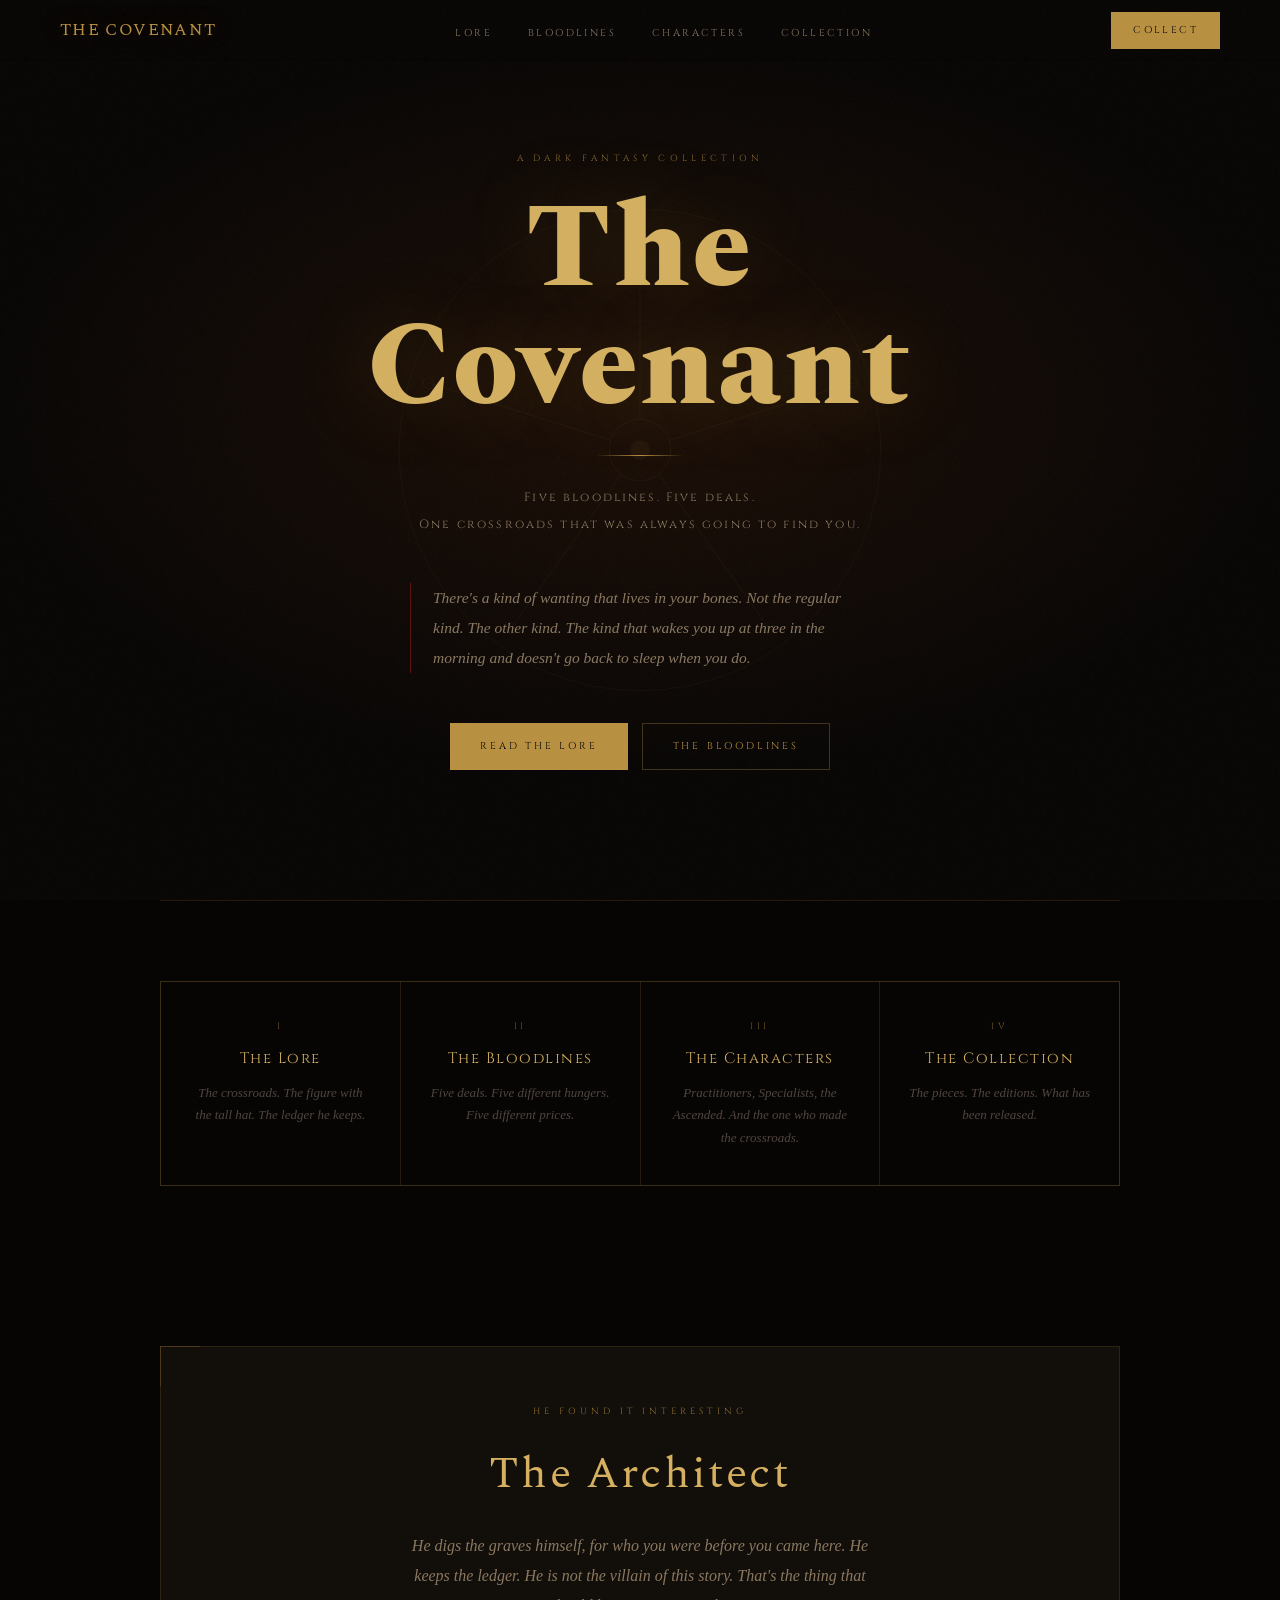
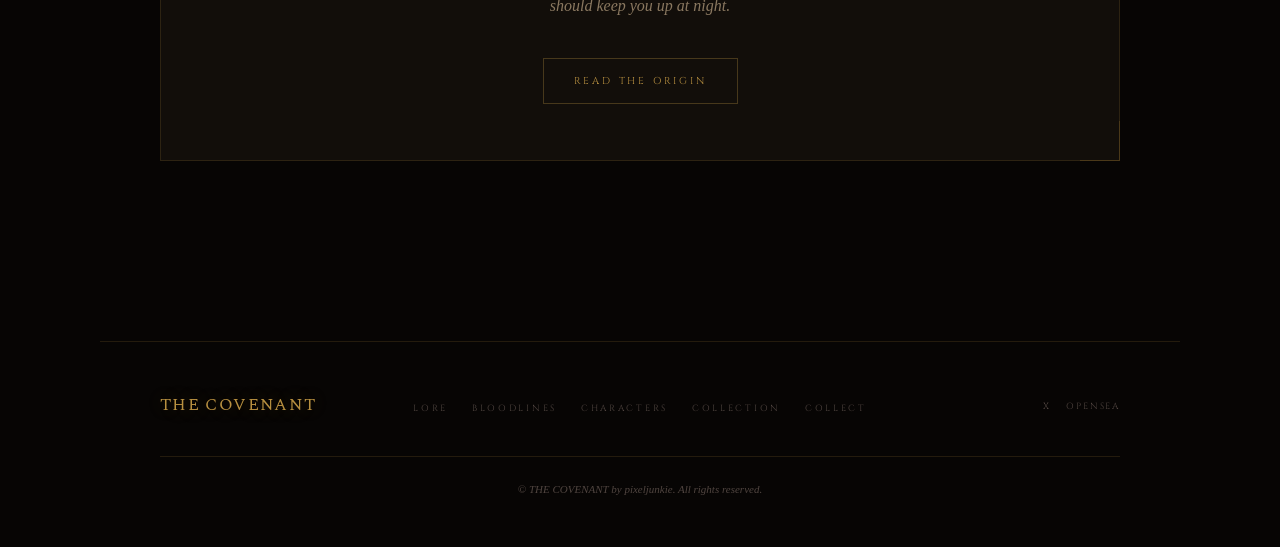
==== commit 777bce3c: "Add files via upload" ====
--- a/index.html
+++ b/index.html
@@ -66,9 +66,10 @@
     .hero-title {
       font-family: var(--font-brand);
       font-size: clamp(58px, 11vw, 118px);
+      font-weight: 800;
       color: var(--gold-light);
       line-height: 1;
-      letter-spacing: 0.05em;
+      letter-spacing: 0.02em;
       text-shadow: 0 0 80px rgba(184,144,64,0.22), 0 0 160px rgba(140,25,25,0.1);
       margin-bottom: 28px;
     }
--- a/css/style.css
+++ b/css/style.css
@@ -2,7 +2,7 @@
    THE COVENANT — Design System
    ═══════════════════════════════════════════ */
 
-@import url('https://fonts.googleapis.com/css2?family=Pirata+One&family=Cinzel:wght@400;500;600&family=IM+Fell+English:ital@0;1&display=swap');
+@import url('https://fonts.googleapis.com/css2?family=Spectral:ital,wght@0,300;0,400;0,600;0,700;0,800&family=Cinzel:wght@400;500;600&family=IM+Fell+English:ital@0;1&display=swap');
 
 :root {
   --black:         #070504;
@@ -28,7 +28,7 @@
   --border-mid:    rgba(184,144,64,0.32);
   --border-strong: rgba(184,144,64,0.55);
 
-  --font-brand:    'Pirata One', serif;
+  --font-brand:    'Spectral', serif;
   --font-title:    'Cinzel', serif;
   --font-body:     'IM Fell English', Georgia, serif;
 
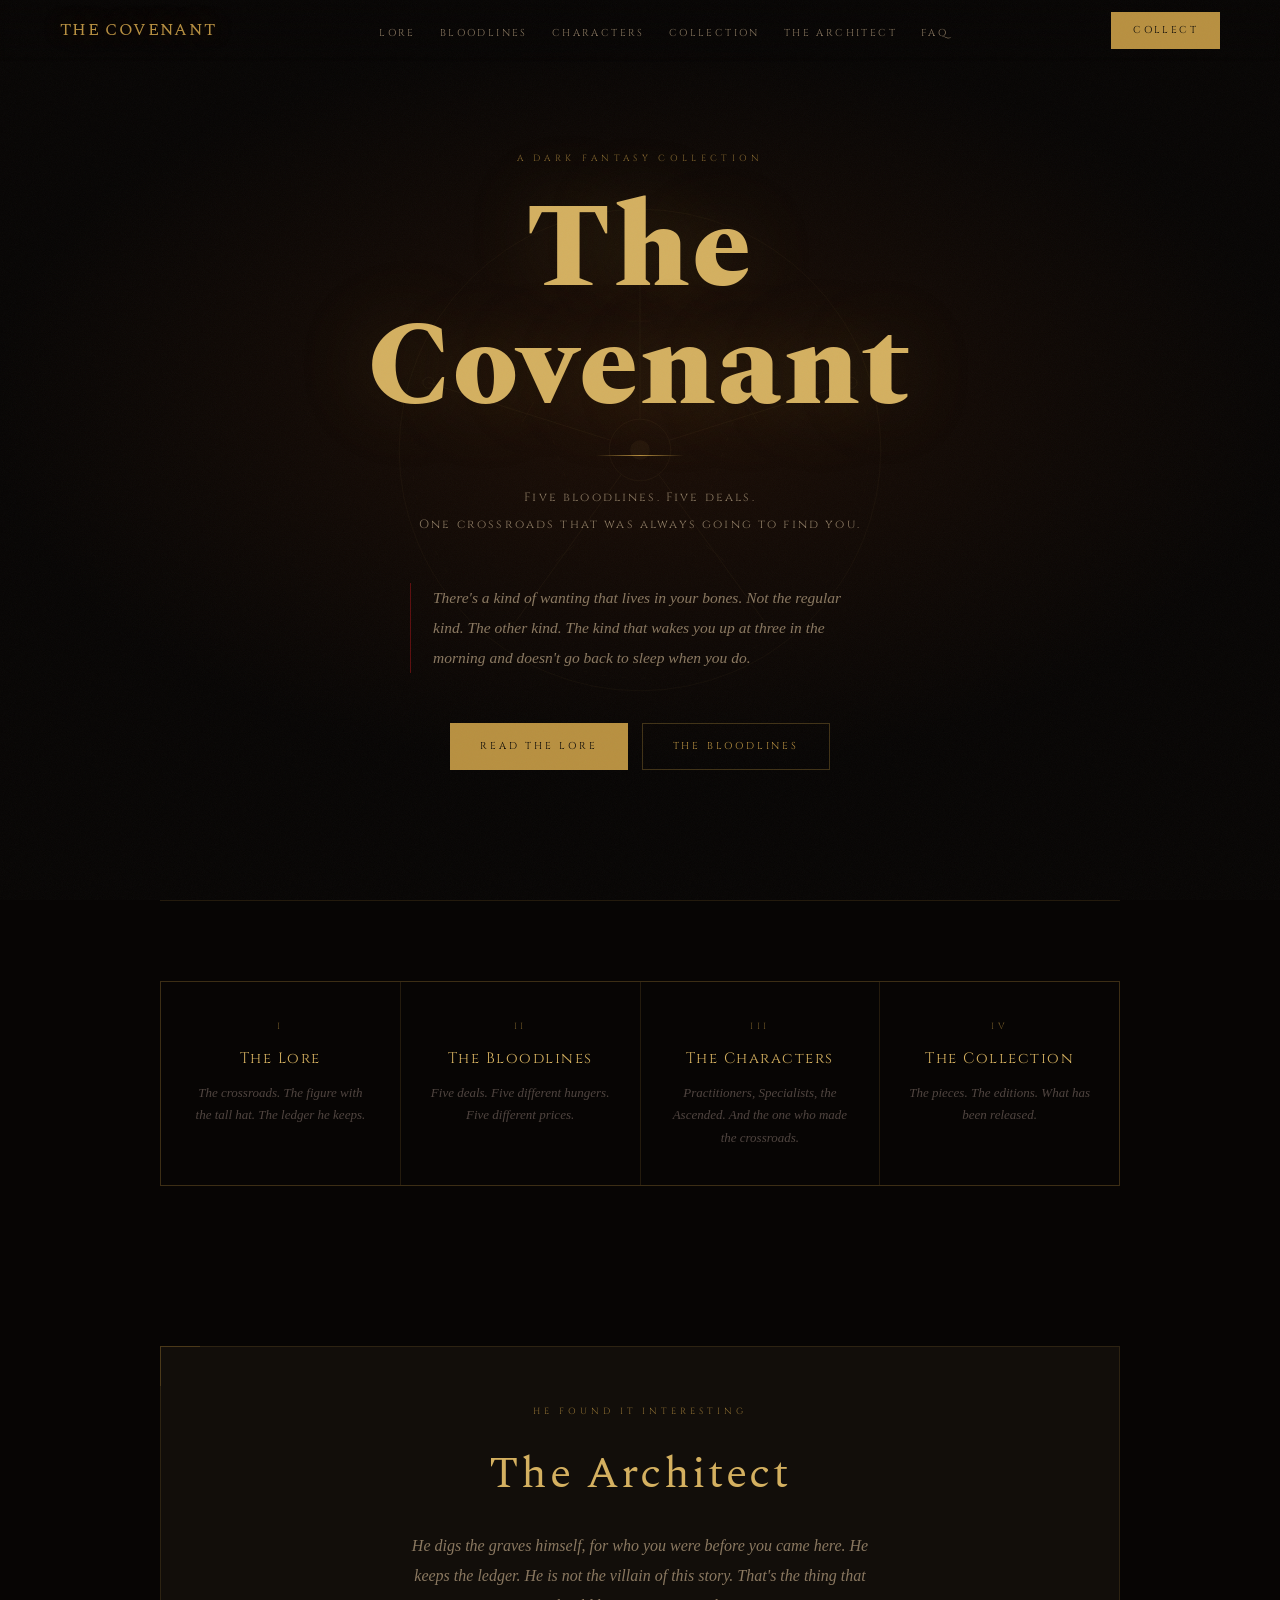
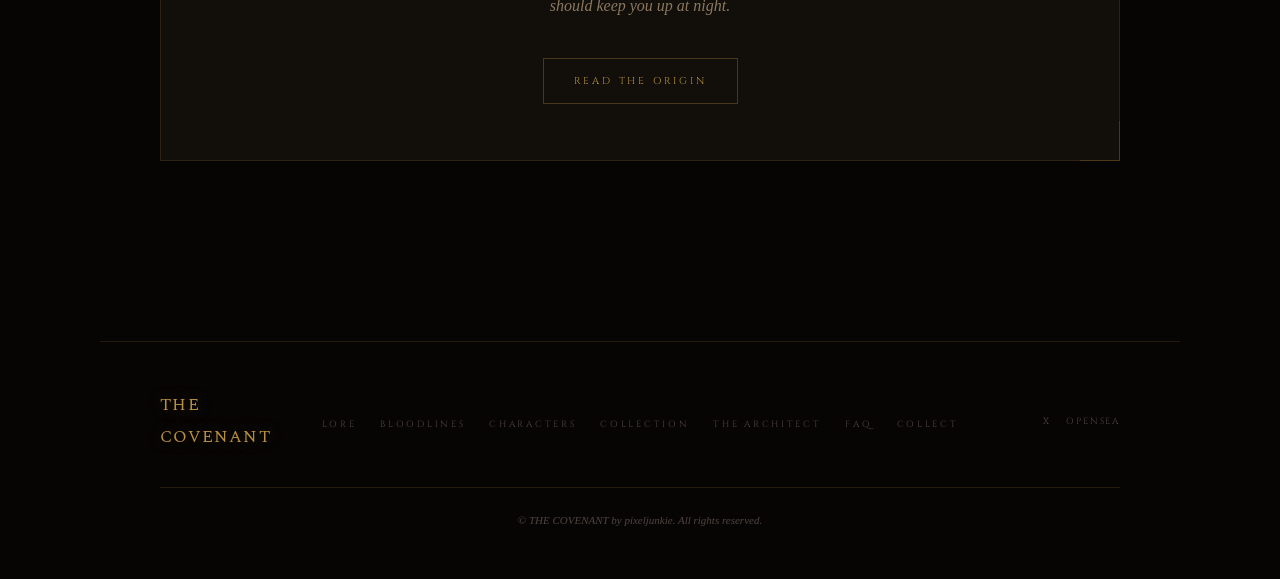
==== commit 0673579b: "Add files via upload" ====
--- a/index.html
+++ b/index.html
@@ -217,6 +217,8 @@
       <li><a href="bloodlines.html">Bloodlines</a></li>
       <li><a href="characters.html">Characters</a></li>
       <li><a href="collection.html">Collection</a></li>
+      <li><a href="architect.html">The Architect</a></li>
+      <li><a href="faq.html">FAQ</a></li>
     </ul>
     <a href="mint.html" class="nav-cta">Collect</a>
     <button class="nav-hamburger" aria-label="Menu"><span></span><span></span><span></span></button>
@@ -324,6 +326,8 @@
         <li><a href="bloodlines.html">Bloodlines</a></li>
         <li><a href="characters.html">Characters</a></li>
         <li><a href="collection.html">Collection</a></li>
+        <li><a href="architect.html">The Architect</a></li>
+        <li><a href="faq.html">FAQ</a></li>
         <li><a href="mint.html">Collect</a></li>
       </ul>
       <div class="footer-social">
--- a/css/style.css
+++ b/css/style.css
@@ -100,7 +100,7 @@
 
 .nav-links {
   display: flex;
-  gap: 36px;
+  gap: 24px;
   list-style: none;
 }
 
@@ -362,7 +362,7 @@
   transform: translateY(16px);
   transition: transform 0.3s;
   scrollbar-width: thin;
-  scrollbar-color: var(--crimson-dk) var(--card);
+  scrollbar-color: var(--scroll-thumb, var(--crimson-dk)) var(--card);
 }
 
 .modal-wrap.open .modal { transform: translateY(0); }
@@ -420,7 +420,7 @@
 
 .modal::-webkit-scrollbar { width: 3px; }
 .modal::-webkit-scrollbar-track { background: var(--card); }
-.modal::-webkit-scrollbar-thumb { background: var(--crimson-dk); }
+.modal::-webkit-scrollbar-thumb { background: var(--scroll-thumb, var(--crimson-dk)); }
 
 /* ── ANIMATIONS ── */
 @keyframes fadeUp {
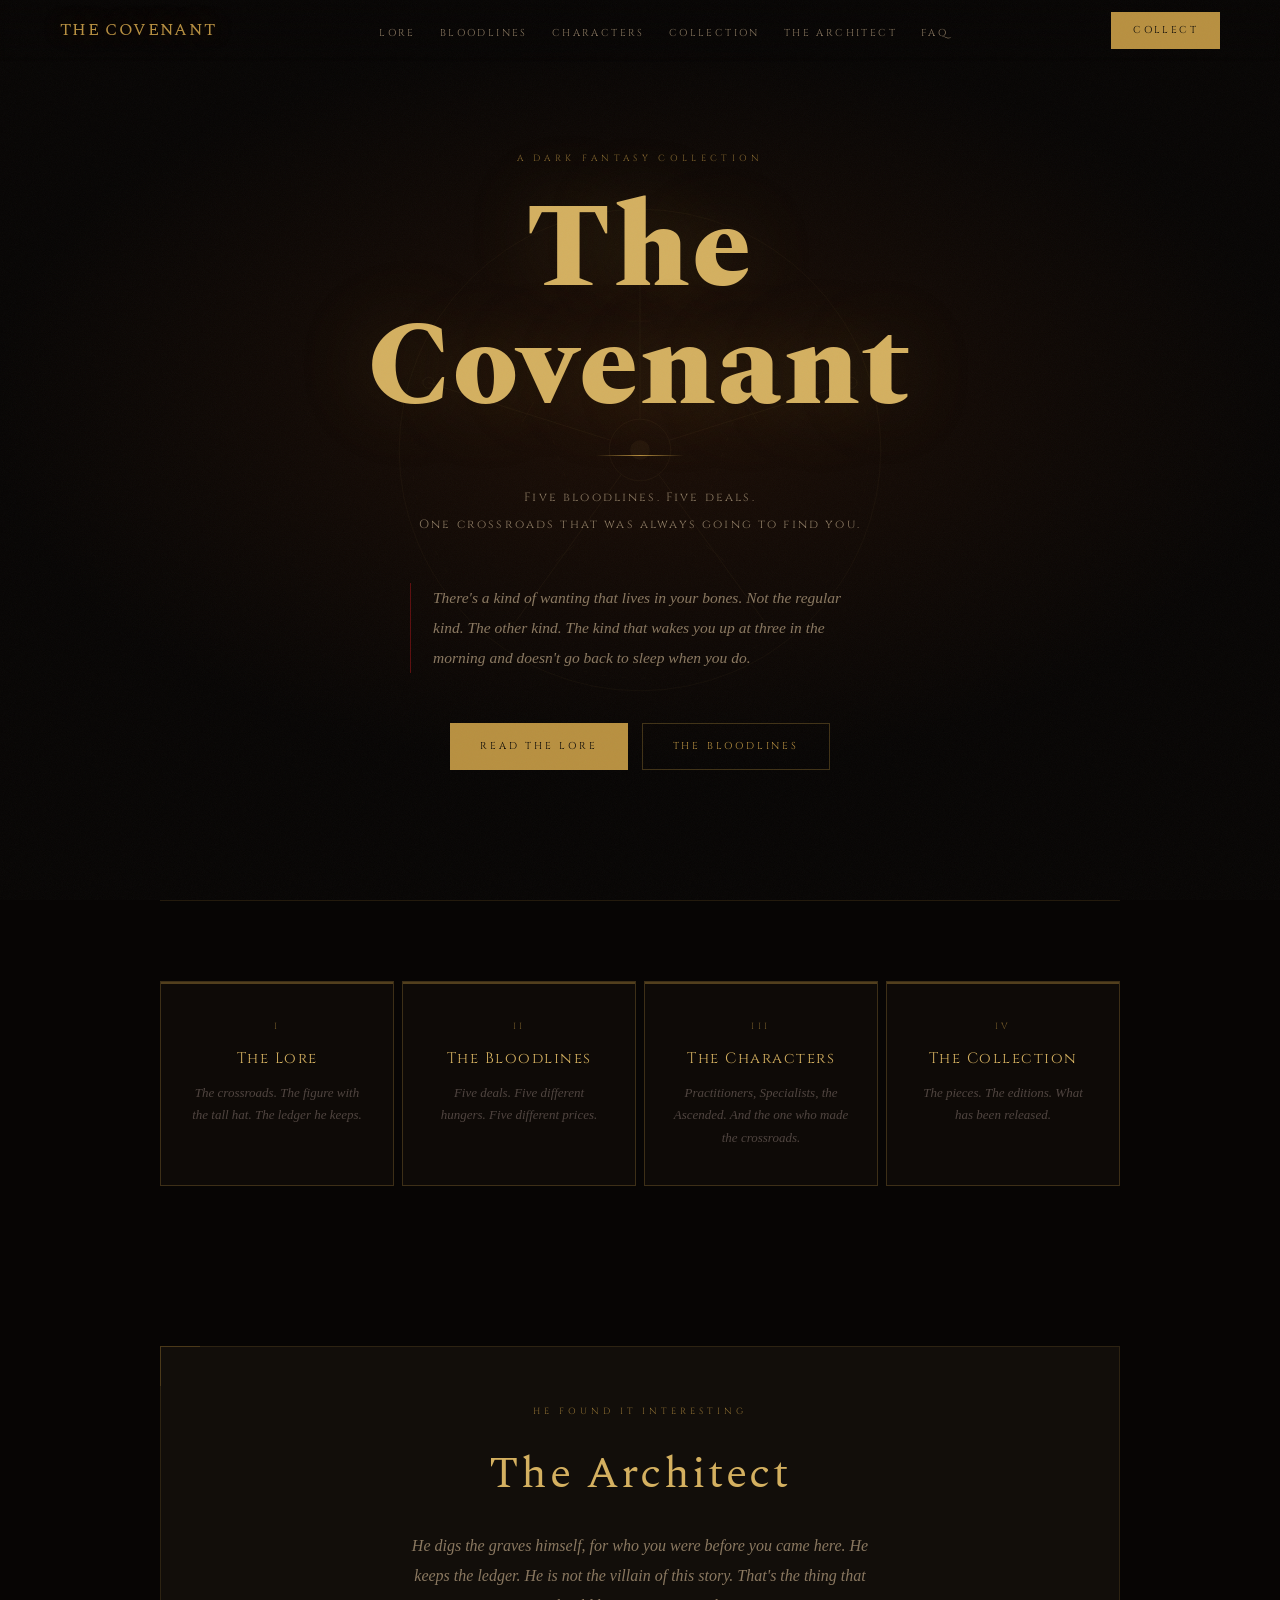
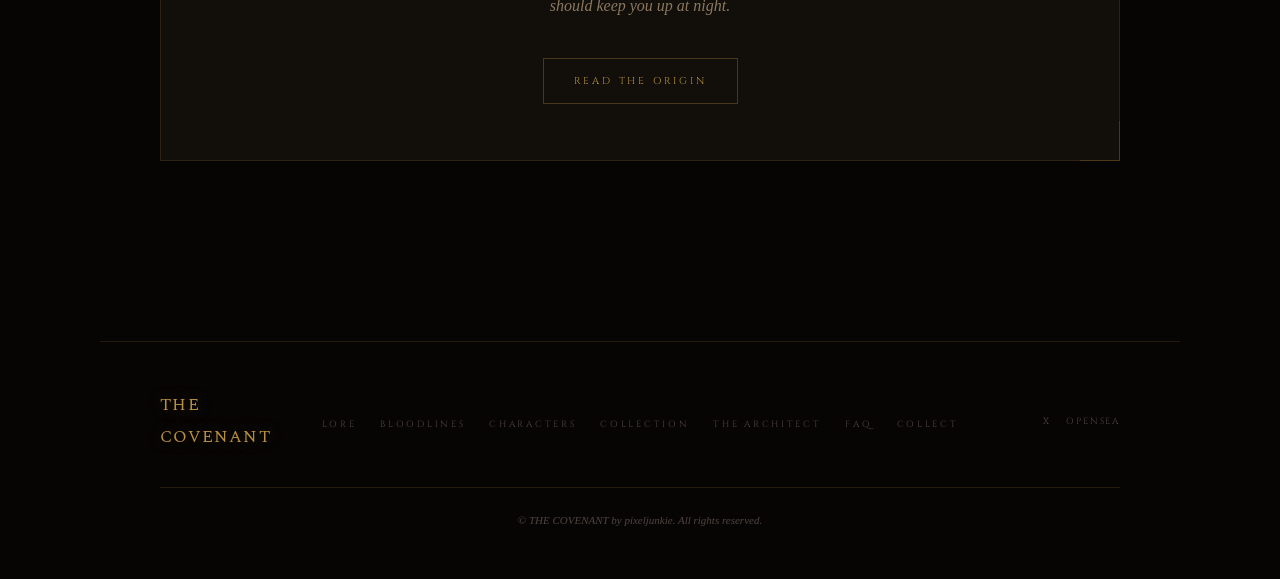
==== commit 909cf374: "Add files via upload" ====
--- a/index.html
+++ b/index.html
@@ -118,16 +118,24 @@
     .intro-grid {
       display: grid;
       grid-template-columns: repeat(auto-fit, minmax(200px, 1fr));
-      gap: 1px;
-      background: var(--border);
-      border: 1px solid var(--border);
+      gap: 8px;
     }
 
     .intro-item {
-      background: var(--black);
+      background: #0e0a07;
       padding: 36px 28px;
       text-align: center;
       transition: background 0.25s;
+      border: 1px solid rgba(184,144,64,0.28);
+      position: relative;
+    }
+
+    .intro-item::before {
+      content: '';
+      position: absolute;
+      top: 0; left: 0; right: 0;
+      height: 2px;
+      background: rgba(184,144,64,0.4);
     }
 
     .intro-item:hover { background: var(--surface); }
--- a/css/style.css
+++ b/css/style.css
@@ -186,11 +186,11 @@
 }
 
 .section-title {
-  font-family: var(--font-title);
+  font-family: var(--font-brand);
   font-size: clamp(26px, 3.5vw, 42px);
-  font-weight: 500;
+  font-weight: 700;
   color: var(--gold-light);
-  letter-spacing: 0.08em;
+  letter-spacing: 0.04em;
   line-height: 1.15;
   margin-bottom: 20px;
 }
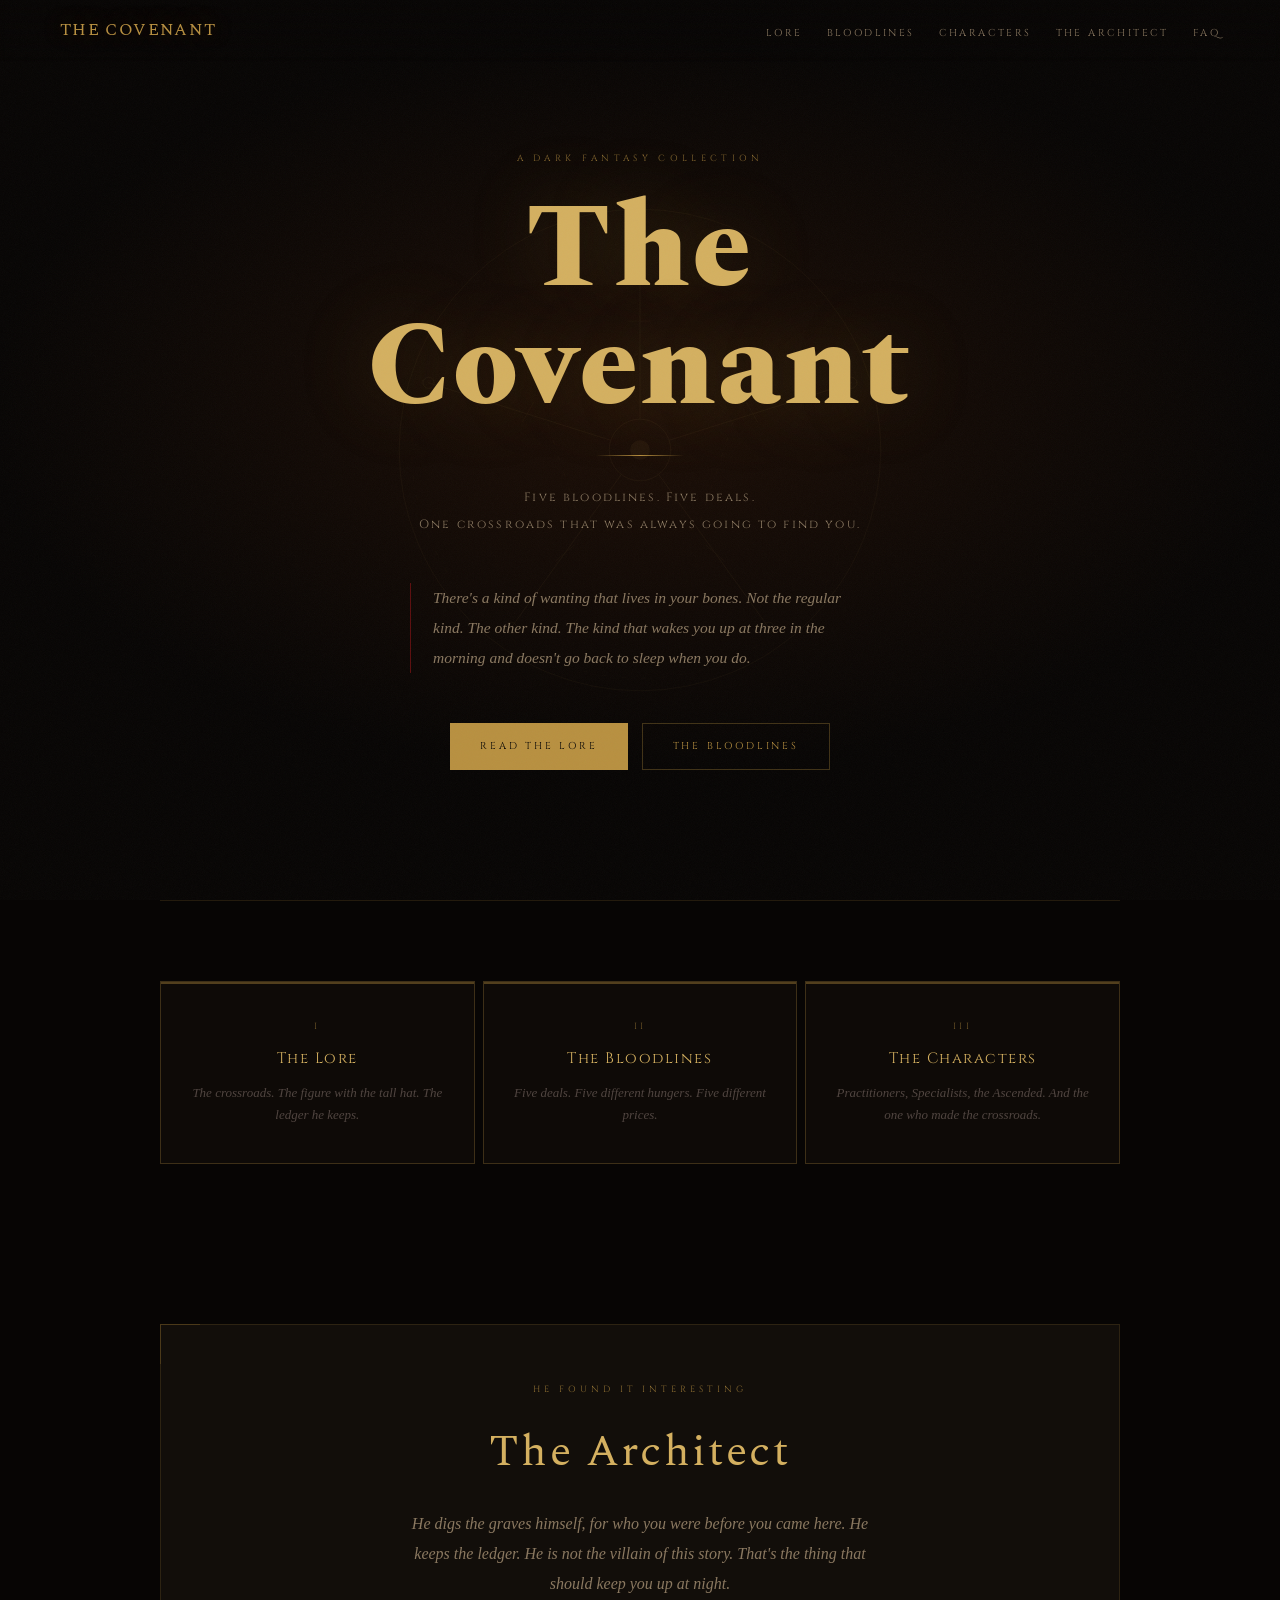
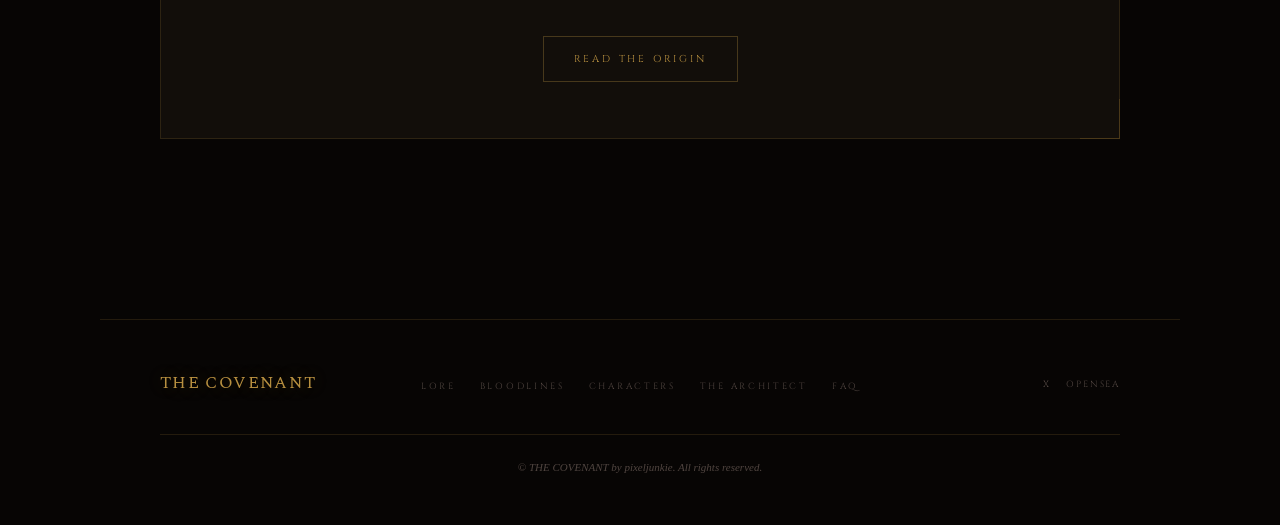
==== commit 5aa578f5: "Add files via upload" ====
--- a/index.html
+++ b/index.html
@@ -224,11 +224,9 @@
       <li><a href="lore.html">Lore</a></li>
       <li><a href="bloodlines.html">Bloodlines</a></li>
       <li><a href="characters.html">Characters</a></li>
-      <li><a href="collection.html">Collection</a></li>
       <li><a href="architect.html">The Architect</a></li>
       <li><a href="faq.html">FAQ</a></li>
     </ul>
-    <a href="mint.html" class="nav-cta">Collect</a>
     <button class="nav-hamburger" aria-label="Menu"><span></span><span></span><span></span></button>
   </nav>
 
@@ -304,13 +302,6 @@
             <div class="intro-item-desc">Practitioners, Specialists, the Ascended. And the one who made the crossroads.</div>
           </a>
         </div>
-        <div class="intro-item">
-          <a href="collection.html">
-            <div class="intro-item-label">IV</div>
-            <div class="intro-item-title">The Collection</div>
-            <div class="intro-item-desc">The pieces. The editions. What has been released.</div>
-          </a>
-        </div>
       </div>
     </section>
 
@@ -333,10 +324,8 @@
         <li><a href="lore.html">Lore</a></li>
         <li><a href="bloodlines.html">Bloodlines</a></li>
         <li><a href="characters.html">Characters</a></li>
-        <li><a href="collection.html">Collection</a></li>
         <li><a href="architect.html">The Architect</a></li>
         <li><a href="faq.html">FAQ</a></li>
-        <li><a href="mint.html">Collect</a></li>
       </ul>
       <div class="footer-social">
         <a href="https://x.com/pixeljunkie" target="_blank" rel="noopener">X</a>
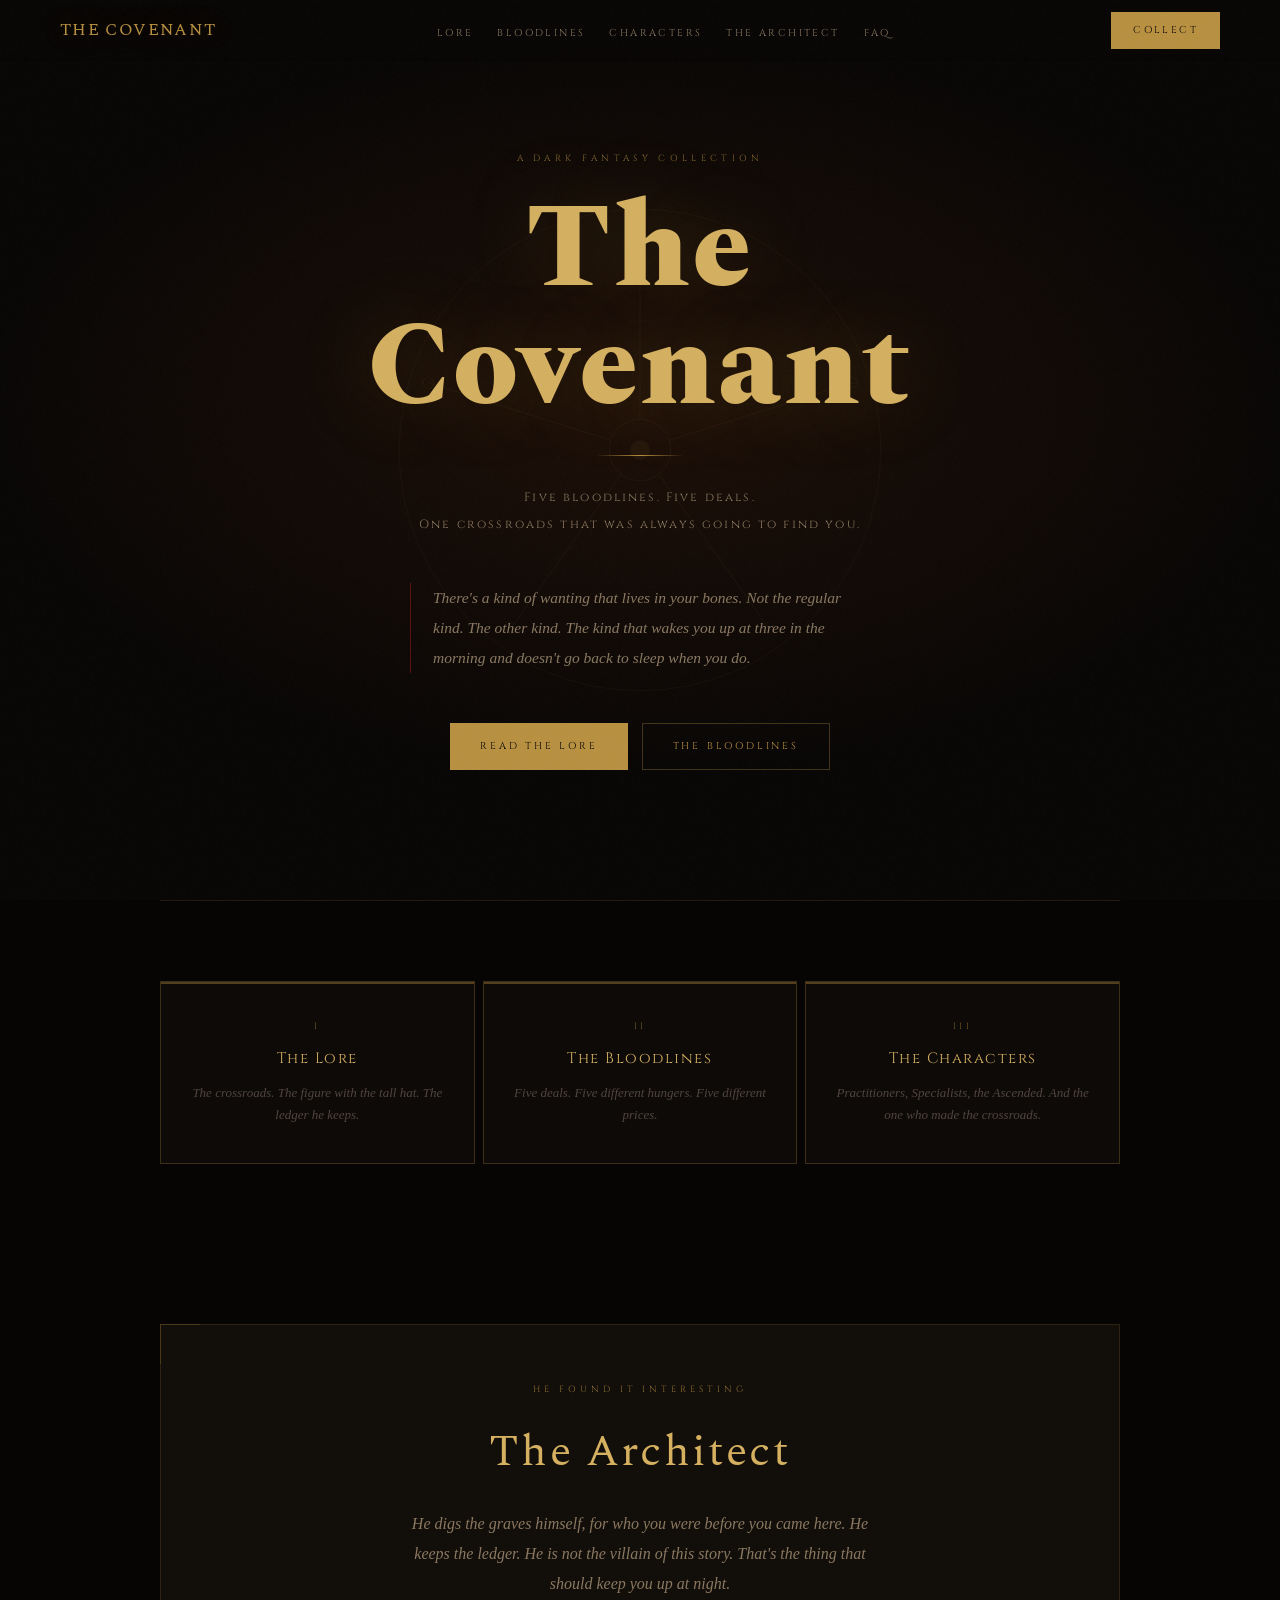
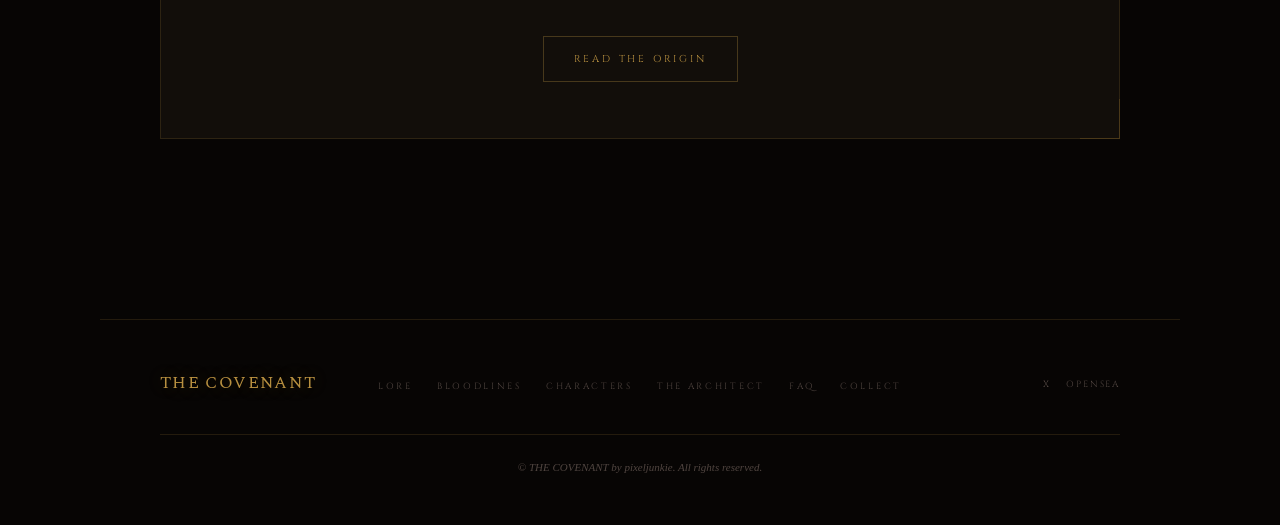
==== commit 83307387: "Add files via upload" ====
--- a/index.html
+++ b/index.html
@@ -227,6 +227,7 @@
       <li><a href="architect.html">The Architect</a></li>
       <li><a href="faq.html">FAQ</a></li>
     </ul>
+    <a href="https://www.transient.xyz/mint/the-covenant" class="nav-cta" target="_blank" rel="noopener">Collect</a>
     <button class="nav-hamburger" aria-label="Menu"><span></span><span></span><span></span></button>
   </nav>
 
@@ -326,6 +327,7 @@
         <li><a href="characters.html">Characters</a></li>
         <li><a href="architect.html">The Architect</a></li>
         <li><a href="faq.html">FAQ</a></li>
+        <li><a href="https://www.transient.xyz/mint/the-covenant" target="_blank" rel="noopener">Collect</a></li>
       </ul>
       <div class="footer-social">
         <a href="https://x.com/pixeljunkie" target="_blank" rel="noopener">X</a>
